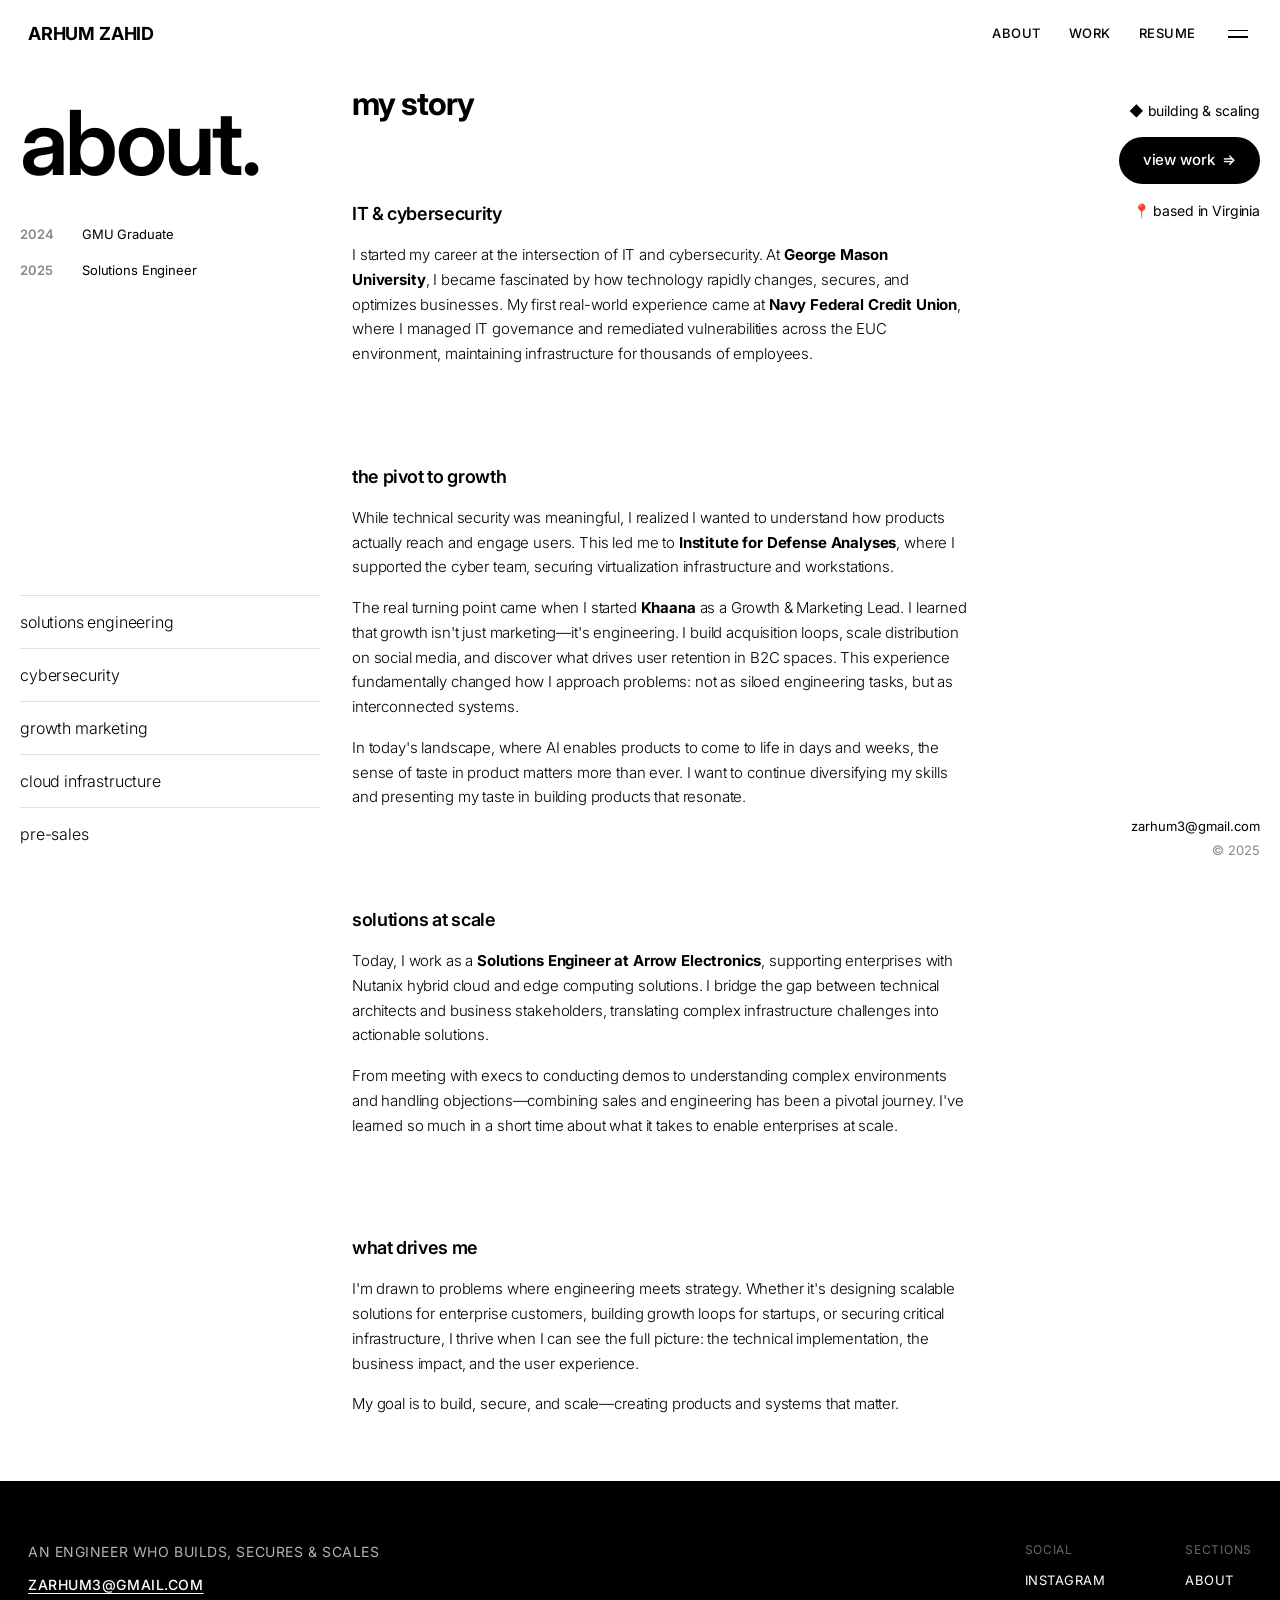
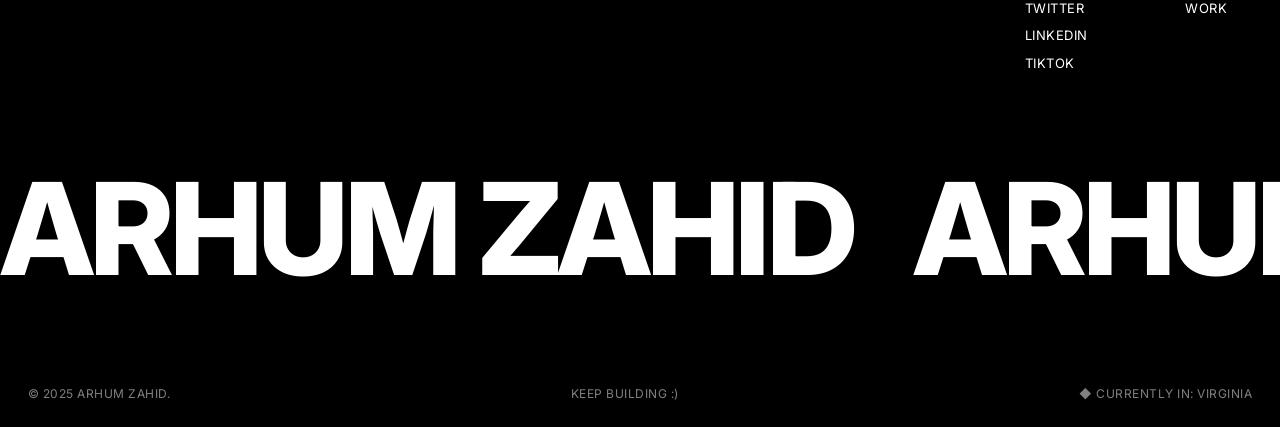
==== about.html @ 5a981a2c "refactor: move timeline from about page to work page - Removed timeline section from about.html - Ad" ====
<!DOCTYPE html>
<html lang="en">
<head>
    <meta charset="UTF-8">
    <meta name="viewport" content="width=device-width, initial-scale=1.0">
    <title>About - Arhum Zahid</title>
    <link rel="preconnect" href="https://fonts.googleapis.com">
    <link rel="preconnect" href="https://fonts.gstatic.com" crossorigin>
    <link href="https://fonts.googleapis.com/css2?family=Inter:wght@300;400;500;600;700;800;900&display=swap" rel="stylesheet">
    <link rel="stylesheet" href="styles.css">
</head>
<body>

    <!-- NAV -->
    <nav>
        <span class="nav-name"><a href="index.html">ARHUM ZAHID</a></span>
        <div class="nav-links">
            <a href="about.html" class="active">ABOUT</a>
            <a href="work.html">WORK</a>
            <a href="https://www.linkedin.com/in/arhum-zahid/" target="_blank" rel="noopener">RESUME</a>
            <button class="hamburger" aria-label="Menu">
                <span></span>
                <span></span>
            </button>
        </div>
    </nav>

    <!-- MAIN — 3 column layout -->
    <main>
        <!-- LEFT COLUMN -->
        <div class="left-col">
            <div>
                <div class="intro">
                    <h1>about.</h1>
                </div>

                <!-- Timeline markers -->
                <div class="timeline-markers">
                    <div class="timeline-item">
                        <span class="timeline-year">2024</span>
                        <span class="timeline-label">GMU Graduate</span>
                    </div>
                    <div class="timeline-item">
                        <span class="timeline-year">2025</span>
                        <span class="timeline-label">Solutions Engineer</span>
                    </div>
                </div>
            </div>

            <!-- Skills categories -->
            <div class="skills-list">
                <span>solutions engineering</span>
                <span>cybersecurity</span>
                <span>growth marketing</span>
                <span>cloud infrastructure</span>
                <span>pre-sales</span>
            </div>
        </div>

        <!-- CENTER COLUMN -->
        <div class="center-col about-content">
            <h2 class="section-title">my story</h2>

            <div class="story-section">
                <h3 class="milestone-heading">IT & cybersecurity</h3>
                <p class="story-text">
                    I started my career at the intersection of IT and cybersecurity. At <strong>George Mason University</strong>, I became fascinated by how technology rapidly changes, secures, and optimizes businesses. My first real-world experience came at <strong>Navy Federal Credit Union</strong>, where I managed IT governance and remediated vulnerabilities across the EUC environment, maintaining infrastructure for thousands of employees.
                </p>
            </div>

            <div class="story-section">
                <h3 class="milestone-heading">the pivot to growth</h3>
                <p class="story-text">
                    While technical security was meaningful, I realized I wanted to understand how products actually reach and engage users. This led me to <strong>Institute for Defense Analyses</strong>, where I supported the cyber team, securing virtualization infrastructure and workstations.
                </p>
                <p class="story-text">
                    The real turning point came when I started <strong>Khaana</strong> as a Growth & Marketing Lead. I learned that growth isn't just marketing—it's engineering. I build acquisition loops, scale distribution on social media, and discover what drives user retention in B2C spaces. This experience fundamentally changed how I approach problems: not as siloed engineering tasks, but as interconnected systems.
                </p>
                <p class="story-text">
                    In today's landscape, where AI enables products to come to life in days and weeks, the sense of taste in product matters more than ever. I want to continue diversifying my skills and presenting my taste in building products that resonate.
                </p>
            </div>

            <div class="story-section">
                <h3 class="milestone-heading">solutions at scale</h3>
                <p class="story-text">
                    Today, I work as a <strong>Solutions Engineer at Arrow Electronics</strong>, supporting enterprises with Nutanix hybrid cloud and edge computing solutions. I bridge the gap between technical architects and business stakeholders, translating complex infrastructure challenges into actionable solutions.
                </p>
                <p class="story-text">
                    From meeting with execs to conducting demos to understanding complex environments and handling objections—combining sales and engineering has been a pivotal journey. I've learned so much in a short time about what it takes to enable enterprises at scale.
                </p>
            </div>

            <div class="story-section">
                <h3 class="milestone-heading">what drives me</h3>
                <p class="story-text">
                    I'm drawn to problems where engineering meets strategy. Whether it's designing scalable solutions for enterprise customers, building growth loops for startups, or securing critical infrastructure, I thrive when I can see the full picture: the technical implementation, the business impact, and the user experience.
                </p>
                <p class="story-text">
                    My goal is to build, secure, and scale—creating products and systems that matter.
                </p>
            </div>

        </div>

        <!-- RIGHT COLUMN -->
        <div class="right-col">
            <div class="right-top">
                <span class="status-badge">&#9670; building & scaling</span>
                <a href="work.html" class="view-work">view work &nbsp;&#8658;</a>
                <span class="location">📍 based in Virginia</span>
            </div>
            <div class="right-bottom">
                <a href="mailto:zarhum3@gmail.com">zarhum3@gmail.com</a>
                <span>&copy; 2025</span>
            </div>
        </div>
    </main>

    <!-- DARK FOOTER -->
    <footer class="dark-footer">
        <div class="footer-top">
            <div class="footer-left">
                <p class="footer-tagline">AN ENGINEER WHO BUILDS, SECURES & SCALES</p>
                <a href="mailto:zarhum3@gmail.com" class="footer-email">ZARHUM3@GMAIL.COM</a>
            </div>
            <div class="footer-right">
                <div class="footer-col">
                    <span class="footer-col-title">SOCIAL</span>
                    <a href="https://www.instagram.com/atoz.mp4/" target="_blank" rel="noopener">INSTAGRAM</a>
                    <a href="https://x.com/arhum_zahid" target="_blank" rel="noopener">TWITTER</a>
                    <a href="https://www.linkedin.com/in/arhum-zahid/" target="_blank" rel="noopener">LINKEDIN</a>
                    <a href="https://www.tiktok.com/@atoz.mp4" target="_blank" rel="noopener">TIKTOK</a>
                </div>
                <div class="footer-col">
                    <span class="footer-col-title">SECTIONS</span>
                    <a href="about.html">ABOUT</a>
                    <a href="work.html">WORK</a>
                </div>
            </div>
        </div>

        <!-- Scrolling marquee -->
        <div class="marquee">
            <div class="marquee-track">
                <span>ARHUM ZAHID</span>
                <span>ARHUM ZAHID</span>
                <span>ARHUM ZAHID</span>
                <span>ARHUM ZAHID</span>
                <span>ARHUM ZAHID</span>
                <span>ARHUM ZAHID</span>
                <span>ARHUM ZAHID</span>
                <span>ARHUM ZAHID</span>
            </div>
        </div>

        <div class="footer-bottom">
            <span>&copy; 2025 ARHUM ZAHID.</span>
            <span>KEEP BUILDING :)</span>
            <span>&#9670; CURRENTLY IN: VIRGINIA</span>
        </div>
    </footer>

    <script src="script.js"></script>
</body>
</html>
---- styles.css ----
/* ===========================
   RESET & VARIABLES
   =========================== */
*, *::before, *::after { margin: 0; padding: 0; box-sizing: border-box; }

:root {
    --font: 'Inter', -apple-system, system-ui, sans-serif;
    --black: #000;
    --white: #fff;
    --gray: #888;
    --light-gray: #e0e0e0;
    --page-pad: 20px;
}

html { scroll-behavior: smooth; }

body {
    font-family: var(--font);
    background: var(--white);
    color: var(--black);
    line-height: 1.5;
    overflow-x: hidden;
    -webkit-font-smoothing: antialiased;
}

a { color: inherit; text-decoration: none; }

::selection {
    background: var(--black);
    color: var(--white);
}

/* ===========================
   NAV
   =========================== */
nav {
    position: fixed;
    top: 0; left: 0; right: 0;
    display: flex;
    justify-content: space-between;
    align-items: center;
    padding: 20px 28px;
    z-index: 100;
    background: var(--white);
}

.nav-name {
    font-size: 18px;
    font-weight: 700;
    letter-spacing: -0.01em;
}

.nav-links {
    display: flex;
    align-items: center;
    gap: 28px;
}

.nav-links a {
    font-size: 13px;
    font-weight: 500;
    letter-spacing: 0.04em;
    transition: opacity 0.2s;
}

.nav-links a:hover { opacity: 0.5; }

.hamburger {
    background: none;
    border: none;
    cursor: pointer;
    display: flex;
    flex-direction: column;
    gap: 5px;
    padding: 4px;
}

.hamburger span {
    display: block;
    width: 20px;
    height: 1.5px;
    background: var(--black);
}

/* ===========================
   MAIN LAYOUT — 3 columns
   =========================== */
main {
    min-height: 100vh;
    padding: 0 var(--page-pad);
    display: flex;
    gap: 32px;
}

/* LEFT COLUMN — sticky */
.left-col {
    width: 300px;
    min-width: 300px;
    height: 100vh;
    position: sticky;
    top: 0;
    display: flex;
    flex-direction: column;
    justify-content: space-between;
    padding: 100px 0 40px;
}

.intro h1 {
    font-size: clamp(60px, 7vw, 90px);
    font-weight: 600;
    line-height: 0.95;
    letter-spacing: -0.03em;
}

/* Socials — vertical icons below intro */
.socials {
    display: flex;
    flex-direction: column;
    gap: 14px;
    margin-top: 60px;
}

.socials a {
    color: var(--black);
    transition: opacity 0.2s;
    display: flex;
    align-items: center;
    width: fit-content;
}

.socials a:hover { opacity: 0.5; }

.socials svg {
    stroke: currentColor;
}

/* Filter section — on work page */
.filter-section {
    margin-top: 60px;
}

.filter-title {
    font-size: 13px;
    font-weight: 600;
    letter-spacing: 0.04em;
    text-transform: uppercase;
    color: var(--black);
    margin-bottom: 16px;
}

.filter-list {
    display: flex;
    flex-direction: column;
    gap: 8px;
}

.filter-btn {
    background: none;
    border: none;
    padding: 8px 0;
    text-align: left;
    font-size: 14px;
    font-weight: 300;
    color: var(--gray);
    cursor: pointer;
    transition: color 0.2s;
    font-family: var(--font);
    letter-spacing: -0.01em;
}

.filter-btn:hover {
    color: var(--black);
}

.filter-btn.active {
    color: var(--black);
    font-weight: 500;
}

/* Skills — bottom of left column */
.skills-list {
    display: flex;
    flex-direction: column;
    gap: 0;
}

.skills-list span {
    font-size: 16px;
    font-weight: 300;
    color: var(--black);
    padding: 14px 0;
    border-top: 1px solid var(--light-gray);
    letter-spacing: -0.01em;
}

/* CENTER COLUMN */
.center-col {
    flex: 1;
    display: flex;
    flex-direction: column;
    padding-top: 80px;
}

.section-title {
    font-size: 32px;
    font-weight: 700;
    letter-spacing: -0.03em;
    margin-bottom: 40px;
}

.story-section {
    margin-bottom: 48px;
}

.story-text {
    font-size: 15px;
    font-weight: 300;
    color: var(--black);
    line-height: 1.65;
    margin-bottom: 16px;
    letter-spacing: -0.01em;
}

.milestone-heading {
    font-size: 18px;
    font-weight: 600;
    letter-spacing: -0.02em;
    margin-bottom: 16px;
    margin-top: 32px;
}

.timeline {
    display: flex;
    flex-direction: column;
    gap: 24px;
}

.timeline-entry {
    display: flex;
    gap: 32px;
    padding-bottom: 24px;
    border-bottom: 1px solid var(--light-gray);
}

.timeline-entry:last-child {
    border-bottom: none;
}

.timeline-date {
    font-size: 13px;
    font-weight: 500;
    color: var(--gray);
    min-width: 140px;
    letter-spacing: -0.01em;
}

.timeline-event {
    font-size: 15px;
    font-weight: 300;
    color: var(--black);
    line-height: 1.55;
    letter-spacing: -0.01em;
}

.timeline-section {
    margin-top: 60px;
}

.timeline-markers {
    margin-top: 40px;
    display: flex;
    flex-direction: column;
    gap: 16px;
}

.timeline-item {
    display: flex;
    gap: 12px;
    align-items: flex-start;
}

.timeline-year {
    font-size: 13px;
    font-weight: 600;
    color: var(--gray);
    min-width: 50px;
}

.timeline-label {
    font-size: 13px;
    font-weight: 400;
    color: var(--black);
    letter-spacing: -0.01em;
}

.tagline {
    font-size: 14px;
    font-weight: 300;
    color: var(--gray);
    margin-bottom: 20px;
    padding-top: 10px;
}

.sections-grid {
    display: grid;
    grid-template-columns: 1fr 1fr;
    gap: 24px 48px;
}

.section-block h3 {
    font-size: 15px;
    font-weight: 700;
    margin-bottom: 8px;
    letter-spacing: -0.02em;
}

.section-block ul {
    list-style: none;
    display: flex;
    flex-direction: column;
    gap: 4px;
}

.section-block li {
    font-size: 14px;
    font-weight: 300;
    color: var(--black);
    line-height: 1.55;
    padding-left: 22px;
    position: relative;
    letter-spacing: -0.01em;
}

.section-block li::before {
    content: '\2299';
    position: absolute;
    left: 0;
    font-size: 12px;
    top: 1px;
}

.section-block li a {
    font-weight: 500;
    color: var(--black);
    border-bottom: 1px solid var(--light-gray);
    transition: border-color 0.2s;
}

.section-block li a:hover {
    border-color: var(--black);
}

/* Photo — in center column */
.photo-area {
    margin-top: 40px;
}

.photo-placeholder {
    width: 100%;
    aspect-ratio: 4 / 5;
    background: #f5f5f5;
    display: flex;
    align-items: center;
    justify-content: center;
    font-size: 14px;
    color: var(--gray);
    font-weight: 400;
}

.profile-photo {
    width: 100%;
    height: auto;
    aspect-ratio: 4 / 5;
    object-fit: cover;
    display: block;
    border-radius: 4px;
}

/* RIGHT COLUMN — sticky */
.right-col {
    width: 260px;
    min-width: 180px;
    height: 100vh;
    position: sticky;
    top: 0;
    display: flex;
    flex-direction: column;
    align-items: flex-end;
    justify-content: space-between;
    padding: 100px 0 40px;
}

.right-top {
    display: flex;
    flex-direction: column;
    align-items: flex-end;
    gap: 16px;
}

.status-badge {
    font-size: 14px;
    font-weight: 400;
    letter-spacing: -0.01em;
}

.view-work {
    display: inline-block;
    padding: 12px 24px;
    background: var(--black);
    color: var(--white);
    font-size: 15px;
    font-weight: 500;
    border-radius: 999px;
    transition: opacity 0.2s, transform 0.2s;
    letter-spacing: -0.01em;
}

.view-work:hover {
    opacity: 0.85;
    transform: scale(1.03);
}

.location {
    font-size: 14px;
    color: var(--black);
    font-weight: 400;
    letter-spacing: -0.01em;
}

.right-bottom {
    display: flex;
    flex-direction: column;
    align-items: flex-end;
    gap: 4px;
}

.right-bottom a {
    font-size: 13px;
    font-weight: 400;
    color: var(--black);
    transition: opacity 0.2s;
}

.right-bottom a:hover { opacity: 0.5; }

.right-bottom span {
    font-size: 13px;
    color: var(--gray);
}

/* ===========================
   WORK SECTION — full width below
   =========================== */
.work-section {
    padding: 100px var(--page-pad);
    border-top: 1px solid var(--light-gray);
}

.work-heading {
    font-size: clamp(40px, 5vw, 60px);
    font-weight: 800;
    letter-spacing: -0.04em;
    margin-bottom: 60px;
}

.work-grid {
    display: grid;
    grid-template-columns: repeat(2, 1fr);
    gap: 20px;
}

.work-card {
    padding: 32px;
    border: 1px solid var(--light-gray);
    transition: all 0.3s ease;
    display: flex;
    flex-direction: column;
    gap: 10px;
}

.work-card:hover {
    border-color: var(--black);
    transform: translateY(-3px);
    box-shadow: 0 12px 32px rgba(0,0,0,0.07);
}

.card-header {
    display: flex;
    align-items: center;
    justify-content: space-between;
    margin-bottom: 8px;
}

.project-logo {
    width: 40px;
    height: 40px;
    display: flex;
    align-items: center;
    justify-content: center;
    background: #f9f9f9;
    border-radius: 6px;
}

.project-logo svg {
    width: 28px;
    height: 28px;
}

.work-num {
    font-size: 12px;
    font-weight: 600;
    color: var(--gray);
}

.work-card h3 {
    font-size: 18px;
    font-weight: 700;
    letter-spacing: -0.02em;
}

.work-card p {
    font-size: 14px;
    font-weight: 300;
    color: var(--gray);
    line-height: 1.6;
}

.work-tag {
    font-size: 11px;
    font-weight: 500;
    letter-spacing: 0.05em;
    text-transform: uppercase;
    color: var(--gray);
    margin-top: auto;
    padding-top: 10px;
}

/* ===========================
   CERTIFICATIONS
   =========================== */
.certifications-section {
    margin-top: 80px;
    padding-top: 60px;
    border-top: 1px solid var(--light-gray);
}

.certifications-grid {
    display: grid;
    grid-template-columns: repeat(auto-fit, minmax(140px, 1fr));
    gap: 24px;
    margin-top: 40px;
}

.cert-badge {
    display: flex;
    flex-direction: column;
    align-items: center;
    gap: 16px;
    padding: 24px;
    border: 1px solid var(--light-gray);
    border-radius: 8px;
    text-align: center;
    transition: all 0.3s ease;
    text-decoration: none;
    color: inherit;
}

.cert-badge:hover {
    border-color: var(--black);
    transform: translateY(-4px);
    box-shadow: 0 8px 24px rgba(0,0,0,0.08);
}

.cert-icon {
    width: 80px;
    height: 80px;
    display: flex;
    align-items: center;
    justify-content: center;
    overflow: hidden;
}

.cert-icon img {
    width: 100%;
    height: 100%;
    object-fit: contain;
}

.cert-badge h4 {
    font-size: 13px;
    font-weight: 600;
    letter-spacing: -0.01em;
    line-height: 1.4;
}

.cert-code {
    font-size: 11px;
    font-weight: 500;
    letter-spacing: 0.04em;
    text-transform: uppercase;
    color: var(--gray);
    margin: 0;
}

/* ===========================
   PROJECT META — on project pages
   =========================== */
.project-meta {
    margin-top: 60px;
    display: flex;
    flex-direction: column;
    gap: 24px;
}

.meta-item {
    display: flex;
    flex-direction: column;
    gap: 4px;
}

.meta-label {
    font-size: 11px;
    font-weight: 600;
    letter-spacing: 0.04em;
    text-transform: uppercase;
    color: var(--gray);
}

.meta-value {
    font-size: 14px;
    font-weight: 400;
    color: var(--black);
    letter-spacing: -0.01em;
}

/* ===========================
   PROJECT CONTENT
   =========================== */
.project-content {
    padding-top: 60px;
}

.project-section {
    margin-bottom: 60px;
}

.subsection {
    margin-top: 32px;
    padding-left: 20px;
    border-left: 2px solid var(--light-gray);
}

.subsection-title {
    font-size: 15px;
    font-weight: 600;
    letter-spacing: -0.02em;
    margin-bottom: 12px;
}

/* Project CTAs */
.project-cta {
    display: flex;
    flex-direction: column;
    gap: 16px;
    margin-top: 60px;
    padding-top: 40px;
    border-top: 1px solid var(--light-gray);
}

.cta-primary,
.cta-secondary {
    display: inline-block;
    padding: 12px 24px;
    font-size: 14px;
    font-weight: 500;
    letter-spacing: -0.01em;
    transition: opacity 0.2s, transform 0.2s;
    width: fit-content;
}

.cta-primary {
    background: var(--black);
    color: var(--white);
    border-radius: 999px;
}

.cta-primary:hover {
    opacity: 0.85;
    transform: scale(1.03);
}

.cta-secondary {
    color: var(--black);
    border-bottom: 1px solid var(--light-gray);
}

.cta-secondary:hover {
    border-color: var(--black);
}

/* ===========================
   TYPEWRITER
   =========================== */
.cursor {
    display: inline-block;
    animation: blink 0.8s step-end infinite;
    font-weight: 300;
    color: var(--gray);
    margin-left: 1px;
}

@keyframes blink {
    50% { opacity: 0; }
}

/* ===========================
   DARK FOOTER
   =========================== */
.dark-footer {
    background: var(--black);
    color: var(--white);
    padding: 60px 28px 24px;
}

.footer-top {
    display: flex;
    justify-content: space-between;
    align-items: flex-start;
    margin-bottom: 60px;
}

.footer-left {
    display: flex;
    flex-direction: column;
    gap: 12px;
}

.footer-tagline {
    font-size: 14px;
    font-weight: 400;
    letter-spacing: 0.04em;
    color: rgba(255,255,255,0.7);
}

.footer-email {
    font-size: 14px;
    font-weight: 500;
    letter-spacing: 0.04em;
    color: var(--white);
    text-decoration: underline;
    text-underline-offset: 3px;
    transition: opacity 0.2s;
}

.footer-email:hover { opacity: 0.6; }

.footer-right {
    display: flex;
    gap: 80px;
}

.footer-col {
    display: flex;
    flex-direction: column;
    gap: 8px;
}

.footer-col-title {
    font-size: 12px;
    font-weight: 400;
    letter-spacing: 0.06em;
    color: rgba(255,255,255,0.4);
    margin-bottom: 4px;
}

.footer-col a {
    font-size: 13px;
    font-weight: 400;
    letter-spacing: 0.04em;
    color: var(--white);
    transition: opacity 0.2s;
}

.footer-col a:hover { opacity: 0.5; }

/* Marquee */
.marquee {
    overflow: hidden;
    white-space: nowrap;
    margin: 40px -28px;
}

.marquee-track {
    display: inline-flex;
    animation: scroll-left 20s linear infinite;
}

.marquee-track span {
    font-size: clamp(80px, 10vw, 140px);
    font-weight: 800;
    letter-spacing: -0.03em;
    color: var(--white);
    padding-right: 60px;
    flex-shrink: 0;
}

@keyframes scroll-left {
    0% { transform: translateX(0); }
    100% { transform: translateX(-50%); }
}

.footer-bottom {
    display: flex;
    justify-content: space-between;
    align-items: center;
    padding-top: 20px;
    font-size: 12px;
    font-weight: 400;
    letter-spacing: 0.04em;
    color: rgba(255,255,255,0.5);
}

/* ===========================
   SCROLL ANIMATIONS
   =========================== */

/* Default states — hidden until scroll triggers */
.section-block,
.work-card,
.project-section,
.story-section,
.meta-item,
.timeline-entry {
    opacity: 0;
    transform: translateY(24px);
    transition: opacity 0.7s cubic-bezier(0.4, 0, 0.2, 1),
                transform 0.7s cubic-bezier(0.4, 0, 0.2, 1);
}

/* Visible state — triggered by scroll */
.section-block.visible,
.work-card.visible,
.project-section.visible,
.story-section.visible,
.meta-item.visible,
.timeline-entry.visible {
    opacity: 1;
    transform: translateY(0);
}

/* Staggered animations for section blocks */
.section-block:nth-child(1) { transition-delay: 0s; }
.section-block:nth-child(2) { transition-delay: 0.12s; }
.section-block:nth-child(3) { transition-delay: 0.24s; }
.section-block:nth-child(4) { transition-delay: 0.36s; }

/* Staggered animations for work cards */
.work-card:nth-child(1) { transition-delay: 0s; }
.work-card:nth-child(2) { transition-delay: 0.1s; }
.work-card:nth-child(3) { transition-delay: 0.2s; }
.work-card:nth-child(4) { transition-delay: 0.3s; }

/* Staggered animations for story sections */
.story-section:nth-child(1) { transition-delay: 0s; }
.story-section:nth-child(2) { transition-delay: 0.1s; }
.story-section:nth-child(3) { transition-delay: 0.2s; }
.story-section:nth-child(4) { transition-delay: 0.3s; }
.story-section:nth-child(5) { transition-delay: 0.4s; }

/* Staggered animations for project meta items */
.meta-item:nth-child(1) { transition-delay: 0s; }
.meta-item:nth-child(2) { transition-delay: 0.08s; }
.meta-item:nth-child(3) { transition-delay: 0.16s; }
.meta-item:nth-child(4) { transition-delay: 0.24s; }

/* Staggered animations for timeline entries */
.timeline-entry:nth-child(1) { transition-delay: 0s; }
.timeline-entry:nth-child(2) { transition-delay: 0.1s; }
.timeline-entry:nth-child(3) { transition-delay: 0.2s; }
.timeline-entry:nth-child(4) { transition-delay: 0.3s; }
.timeline-entry:nth-child(5) { transition-delay: 0.4s; }

/* Heading animations */
h1, h2, h3 {
    opacity: 0;
    transform: translateY(20px);
    transition: opacity 0.6s ease, transform 0.6s ease;
}

h1.visible, h2.visible, h3.visible {
    opacity: 1;
    transform: translateY(0);
}

/* Scroll progress indicator */
.scroll-indicator {
    position: fixed;
    top: 0;
    left: 0;
    height: 2px;
    background: var(--black);
    transition: width 0.1s ease;
    z-index: 101;
}

/* ===========================
   RESPONSIVE
   =========================== */
@media (max-width: 1024px) {
    main {
        flex-direction: column;
        gap: 40px;
    }

    .left-col {
        width: 100%;
        min-width: unset;
        height: auto;
        position: static;
        padding: 100px 0 0;
    }

    .center-col {
        padding-top: 0;
    }

    .right-col {
        width: 100%;
        min-width: unset;
        height: auto;
        position: static;
        flex-direction: row;
        flex-wrap: wrap;
        align-items: center;
        justify-content: flex-start;
        gap: 16px;
        padding: 0 0 40px;
    }

    .right-top {
        flex-direction: row;
        align-items: center;
        gap: 16px;
    }

    .right-bottom {
        flex-direction: row;
        gap: 16px;
    }

    .socials {
        flex-direction: row;
        gap: 16px;
    }

    .sections-grid { grid-template-columns: 1fr; }
}

@media (max-width: 640px) {
    :root { --page-pad: 16px; }
    nav { padding: 16px var(--page-pad); }
    .nav-links a:not(:last-of-type) { display: none; }
    .intro h1 { font-size: 52px; }
    .work-grid { grid-template-columns: 1fr; }
    .work-card { padding: 24px; }
    .skills-list span { font-size: 14px; }
}
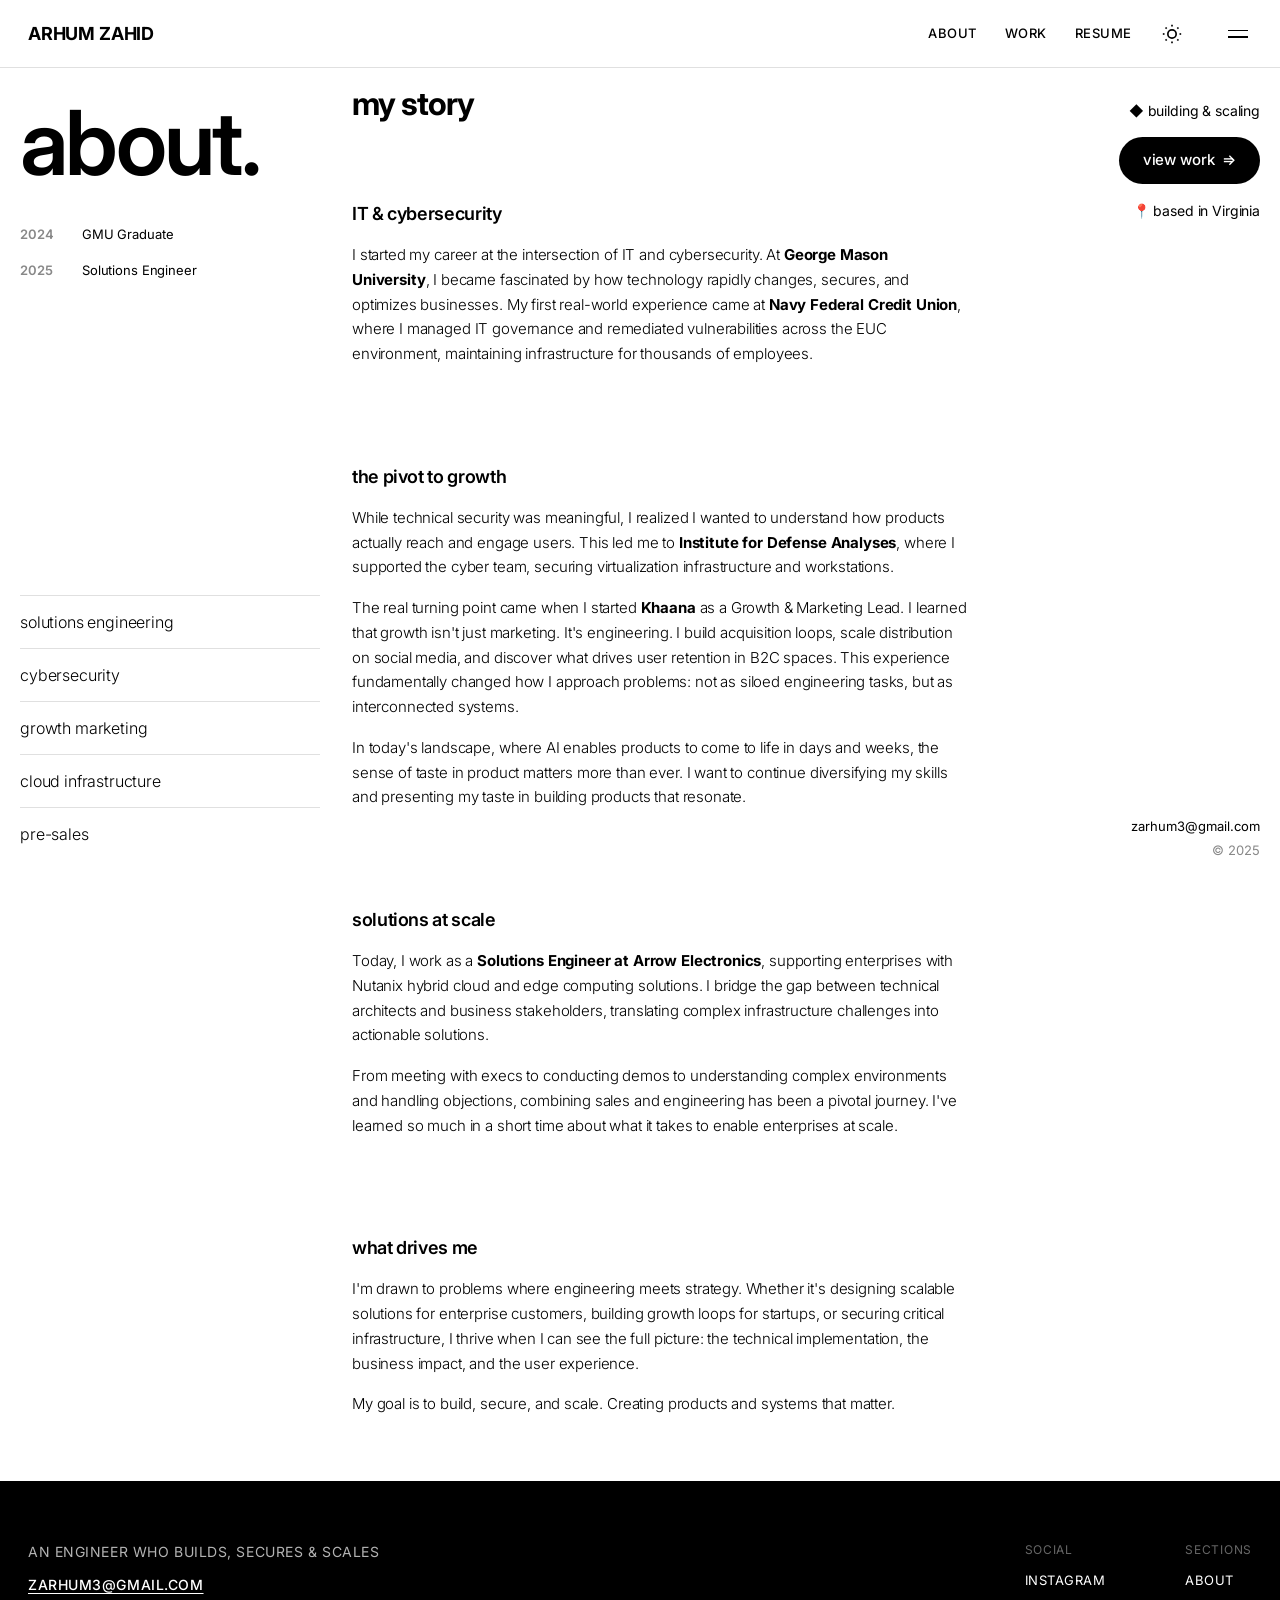
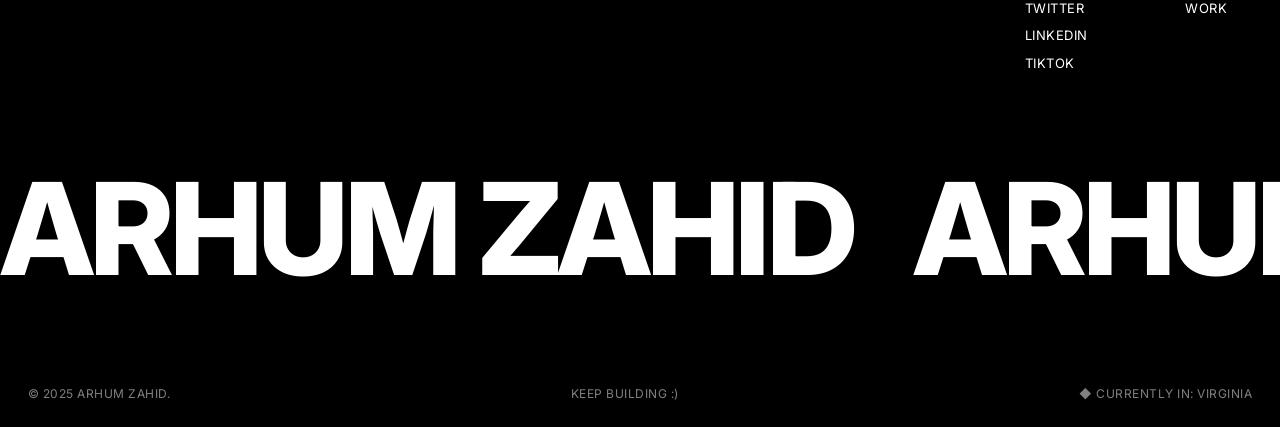
==== commit 74479468: "refactor: replace all em dashes with periods and hyphens - About page: Replaced em dashes with perio" ====
--- a/about.html
+++ b/about.html
@@ -17,7 +17,15 @@
         <div class="nav-links">
             <a href="about.html" class="active">ABOUT</a>
             <a href="work.html">WORK</a>
-            <a href="https://www.linkedin.com/in/arhum-zahid/" target="_blank" rel="noopener">RESUME</a>
+            <a href="resume.pdf" target="_blank" rel="noopener">RESUME</a>
+            <button class="theme-toggle" id="themeToggle" aria-label="Toggle dark mode">
+                <svg class="sun-icon" viewBox="0 0 24 24" fill="none" stroke="currentColor" stroke-width="2">
+                    <circle cx="12" cy="12" r="5"/><line x1="12" y1="1" x2="12" y2="3"/><line x1="12" y1="21" x2="12" y2="23"/><line x1="4.22" y1="4.22" x2="5.64" y2="5.64"/><line x1="18.36" y1="18.36" x2="19.78" y2="19.78"/><line x1="1" y1="12" x2="3" y2="12"/><line x1="21" y1="12" x2="23" y2="12"/><line x1="4.22" y1="19.78" x2="5.64" y2="18.36"/><line x1="18.36" y1="5.64" x2="19.78" y2="4.22"/>
+                </svg>
+                <svg class="moon-icon" viewBox="0 0 24 24" fill="currentColor">
+                    <path d="M21 12.79A9 9 0 1 1 11.21 3 7 7 0 0 0 21 12.79z"/>
+                </svg>
+            </button>
             <button class="hamburger" aria-label="Menu">
                 <span></span>
                 <span></span>
@@ -74,7 +82,7 @@
                     While technical security was meaningful, I realized I wanted to understand how products actually reach and engage users. This led me to <strong>Institute for Defense Analyses</strong>, where I supported the cyber team, securing virtualization infrastructure and workstations.
                 </p>
                 <p class="story-text">
-                    The real turning point came when I started <strong>Khaana</strong> as a Growth & Marketing Lead. I learned that growth isn't just marketing—it's engineering. I build acquisition loops, scale distribution on social media, and discover what drives user retention in B2C spaces. This experience fundamentally changed how I approach problems: not as siloed engineering tasks, but as interconnected systems.
+                    The real turning point came when I started <strong>Khaana</strong> as a Growth & Marketing Lead. I learned that growth isn't just marketing. It's engineering. I build acquisition loops, scale distribution on social media, and discover what drives user retention in B2C spaces. This experience fundamentally changed how I approach problems: not as siloed engineering tasks, but as interconnected systems.
                 </p>
                 <p class="story-text">
                     In today's landscape, where AI enables products to come to life in days and weeks, the sense of taste in product matters more than ever. I want to continue diversifying my skills and presenting my taste in building products that resonate.
@@ -87,7 +95,7 @@
                     Today, I work as a <strong>Solutions Engineer at Arrow Electronics</strong>, supporting enterprises with Nutanix hybrid cloud and edge computing solutions. I bridge the gap between technical architects and business stakeholders, translating complex infrastructure challenges into actionable solutions.
                 </p>
                 <p class="story-text">
-                    From meeting with execs to conducting demos to understanding complex environments and handling objections—combining sales and engineering has been a pivotal journey. I've learned so much in a short time about what it takes to enable enterprises at scale.
+                    From meeting with execs to conducting demos to understanding complex environments and handling objections, combining sales and engineering has been a pivotal journey. I've learned so much in a short time about what it takes to enable enterprises at scale.
                 </p>
             </div>
 
@@ -97,7 +105,7 @@
                     I'm drawn to problems where engineering meets strategy. Whether it's designing scalable solutions for enterprise customers, building growth loops for startups, or securing critical infrastructure, I thrive when I can see the full picture: the technical implementation, the business impact, and the user experience.
                 </p>
                 <p class="story-text">
-                    My goal is to build, secure, and scale—creating products and systems that matter.
+                    My goal is to build, secure, and scale. Creating products and systems that matter.
                 </p>
             </div>
 
@@ -161,6 +169,7 @@
         </div>
     </footer>
 
+    <script src="theme.js"></script>
     <script src="script.js"></script>
 </body>
 </html>
--- a/styles.css
+++ b/styles.css
@@ -10,17 +10,36 @@
     --gray: #888;
     --light-gray: #e0e0e0;
     --page-pad: 20px;
+
+    /* Light mode colors */
+    --bg-primary: #ffffff;
+    --bg-secondary: #f9f9f9;
+    --text-primary: #000000;
+    --text-secondary: #888888;
+    --border-color: #e0e0e0;
+    --nav-bg: #ffffff;
+}
+
+/* Dark mode */
+html.dark-mode {
+    --bg-primary: #1a1a1a;
+    --bg-secondary: #2a2a2a;
+    --text-primary: #ffffff;
+    --text-secondary: #b0b0b0;
+    --border-color: #3a3a3a;
+    --nav-bg: #1a1a1a;
 }
 
 html { scroll-behavior: smooth; }
 
 body {
     font-family: var(--font);
-    background: var(--white);
-    color: var(--black);
+    background: var(--bg-primary);
+    color: var(--text-primary);
     line-height: 1.5;
     overflow-x: hidden;
     -webkit-font-smoothing: antialiased;
+    transition: background-color 0.3s ease, color 0.3s ease;
 }
 
 a { color: inherit; text-decoration: none; }
@@ -41,7 +60,9 @@
     align-items: center;
     padding: 20px 28px;
     z-index: 100;
-    background: var(--white);
+    background: var(--nav-bg);
+    border-bottom: 1px solid var(--border-color);
+    transition: background-color 0.3s ease, border-color 0.3s ease;
 }
 
 .nav-name {
@@ -79,7 +100,51 @@
     display: block;
     width: 20px;
     height: 1.5px;
-    background: var(--black);
+    background: var(--text-primary);
+    transition: background-color 0.3s ease;
+}
+
+.theme-toggle {
+    background: none;
+    border: none;
+    cursor: pointer;
+    display: flex;
+    align-items: center;
+    justify-content: center;
+    width: 24px;
+    height: 24px;
+    padding: 4px;
+    margin-right: 12px;
+}
+
+.theme-toggle svg {
+    width: 20px;
+    height: 20px;
+    stroke: var(--text-primary);
+    color: var(--text-primary);
+    transition: opacity 0.3s ease, transform 0.3s ease;
+}
+
+.sun-icon {
+    position: absolute;
+    opacity: 1;
+    transform: rotate(0deg);
+}
+
+.moon-icon {
+    position: absolute;
+    opacity: 0;
+    transform: rotate(-180deg);
+}
+
+html.dark-mode .sun-icon {
+    opacity: 0;
+    transform: rotate(180deg);
+}
+
+html.dark-mode .moon-icon {
+    opacity: 1;
+    transform: rotate(0deg);
 }
 
 /* ===========================
@@ -121,7 +186,7 @@
 }
 
 .socials a {
-    color: var(--black);
+    color: var(--text-primary);
     transition: opacity 0.2s;
     display: flex;
     align-items: center;
@@ -144,7 +209,7 @@
     font-weight: 600;
     letter-spacing: 0.04em;
     text-transform: uppercase;
-    color: var(--black);
+    color: var(--text-primary);
     margin-bottom: 16px;
 }
 
@@ -161,7 +226,7 @@
     text-align: left;
     font-size: 14px;
     font-weight: 300;
-    color: var(--gray);
+    color: var(--text-secondary);
     cursor: pointer;
     transition: color 0.2s;
     font-family: var(--font);
@@ -169,11 +234,11 @@
 }
 
 .filter-btn:hover {
-    color: var(--black);
+    color: var(--text-primary);
 }
 
 .filter-btn.active {
-    color: var(--black);
+    color: var(--text-primary);
     font-weight: 500;
 }
 
@@ -187,7 +252,7 @@
 .skills-list span {
     font-size: 16px;
     font-weight: 300;
-    color: var(--black);
+    color: var(--text-primary);
     padding: 14px 0;
     border-top: 1px solid var(--light-gray);
     letter-spacing: -0.01em;
@@ -215,7 +280,7 @@
 .story-text {
     font-size: 15px;
     font-weight: 300;
-    color: var(--black);
+    color: var(--text-primary);
     line-height: 1.65;
     margin-bottom: 16px;
     letter-spacing: -0.01em;
@@ -249,7 +314,7 @@
 .timeline-date {
     font-size: 13px;
     font-weight: 500;
-    color: var(--gray);
+    color: var(--text-secondary);
     min-width: 140px;
     letter-spacing: -0.01em;
 }
@@ -257,7 +322,7 @@
 .timeline-event {
     font-size: 15px;
     font-weight: 300;
-    color: var(--black);
+    color: var(--text-primary);
     line-height: 1.55;
     letter-spacing: -0.01em;
 }
@@ -282,21 +347,21 @@
 .timeline-year {
     font-size: 13px;
     font-weight: 600;
-    color: var(--gray);
+    color: var(--text-secondary);
     min-width: 50px;
 }
 
 .timeline-label {
     font-size: 13px;
     font-weight: 400;
-    color: var(--black);
+    color: var(--text-primary);
     letter-spacing: -0.01em;
 }
 
 .tagline {
     font-size: 14px;
     font-weight: 300;
-    color: var(--gray);
+    color: var(--text-secondary);
     margin-bottom: 20px;
     padding-top: 10px;
 }
@@ -324,7 +389,7 @@
 .section-block li {
     font-size: 14px;
     font-weight: 300;
-    color: var(--black);
+    color: var(--text-primary);
     line-height: 1.55;
     padding-left: 22px;
     position: relative;
@@ -341,13 +406,13 @@
 
 .section-block li a {
     font-weight: 500;
-    color: var(--black);
+    color: var(--text-primary);
     border-bottom: 1px solid var(--light-gray);
     transition: border-color 0.2s;
 }
 
 .section-block li a:hover {
-    border-color: var(--black);
+    border-color: var(--text-primary);
 }
 
 /* Photo — in center column */
@@ -363,7 +428,7 @@
     align-items: center;
     justify-content: center;
     font-size: 14px;
-    color: var(--gray);
+    color: var(--text-secondary);
     font-weight: 400;
 }
 
@@ -422,7 +487,7 @@
 
 .location {
     font-size: 14px;
-    color: var(--black);
+    color: var(--text-primary);
     font-weight: 400;
     letter-spacing: -0.01em;
 }
@@ -437,7 +502,7 @@
 .right-bottom a {
     font-size: 13px;
     font-weight: 400;
-    color: var(--black);
+    color: var(--text-primary);
     transition: opacity 0.2s;
 }
 
@@ -445,7 +510,7 @@
 
 .right-bottom span {
     font-size: 13px;
-    color: var(--gray);
+    color: var(--text-secondary);
 }
 
 /* ===========================
@@ -471,17 +536,18 @@
 
 .work-card {
     padding: 32px;
-    border: 1px solid var(--light-gray);
+    border: 1px solid var(--border-color);
     transition: all 0.3s ease;
     display: flex;
     flex-direction: column;
     gap: 10px;
+    background: var(--bg-primary);
 }
 
 .work-card:hover {
-    border-color: var(--black);
+    border-color: var(--text-primary);
     transform: translateY(-3px);
-    box-shadow: 0 12px 32px rgba(0,0,0,0.07);
+    box-shadow: 0 12px 32px rgba(0,0,0,0.1);
 }
 
 .card-header {
@@ -497,7 +563,7 @@
     display: flex;
     align-items: center;
     justify-content: center;
-    background: #f9f9f9;
+    background: var(--bg-secondary);
     border-radius: 6px;
 }
 
@@ -509,7 +575,7 @@
 .work-num {
     font-size: 12px;
     font-weight: 600;
-    color: var(--gray);
+    color: var(--text-secondary);
 }
 
 .work-card h3 {
@@ -521,7 +587,7 @@
 .work-card p {
     font-size: 14px;
     font-weight: 300;
-    color: var(--gray);
+    color: var(--text-secondary);
     line-height: 1.6;
 }
 
@@ -530,7 +596,7 @@
     font-weight: 500;
     letter-spacing: 0.05em;
     text-transform: uppercase;
-    color: var(--gray);
+    color: var(--text-secondary);
     margin-top: auto;
     padding-top: 10px;
 }
@@ -557,18 +623,19 @@
     align-items: center;
     gap: 16px;
     padding: 24px;
-    border: 1px solid var(--light-gray);
+    border: 1px solid var(--border-color);
     border-radius: 8px;
     text-align: center;
     transition: all 0.3s ease;
     text-decoration: none;
     color: inherit;
+    background: var(--bg-primary);
 }
 
 .cert-badge:hover {
-    border-color: var(--black);
+    border-color: var(--text-primary);
     transform: translateY(-4px);
-    box-shadow: 0 8px 24px rgba(0,0,0,0.08);
+    box-shadow: 0 8px 24px rgba(0,0,0,0.15);
 }
 
 .cert-icon {
@@ -598,7 +665,7 @@
     font-weight: 500;
     letter-spacing: 0.04em;
     text-transform: uppercase;
-    color: var(--gray);
+    color: var(--text-secondary);
     margin: 0;
 }
 
@@ -623,13 +690,13 @@
     font-weight: 600;
     letter-spacing: 0.04em;
     text-transform: uppercase;
-    color: var(--gray);
+    color: var(--text-secondary);
 }
 
 .meta-value {
     font-size: 14px;
     font-weight: 400;
-    color: var(--black);
+    color: var(--text-primary);
     letter-spacing: -0.01em;
 }
 
@@ -690,12 +757,12 @@
 }
 
 .cta-secondary {
-    color: var(--black);
+    color: var(--text-primary);
     border-bottom: 1px solid var(--light-gray);
 }
 
 .cta-secondary:hover {
-    border-color: var(--black);
+    border-color: var(--text-primary);
 }
 
 /* ===========================
@@ -705,7 +772,7 @@
     display: inline-block;
     animation: blink 0.8s step-end infinite;
     font-weight: 300;
-    color: var(--gray);
+    color: var(--text-secondary);
     margin-left: 1px;
 }
 
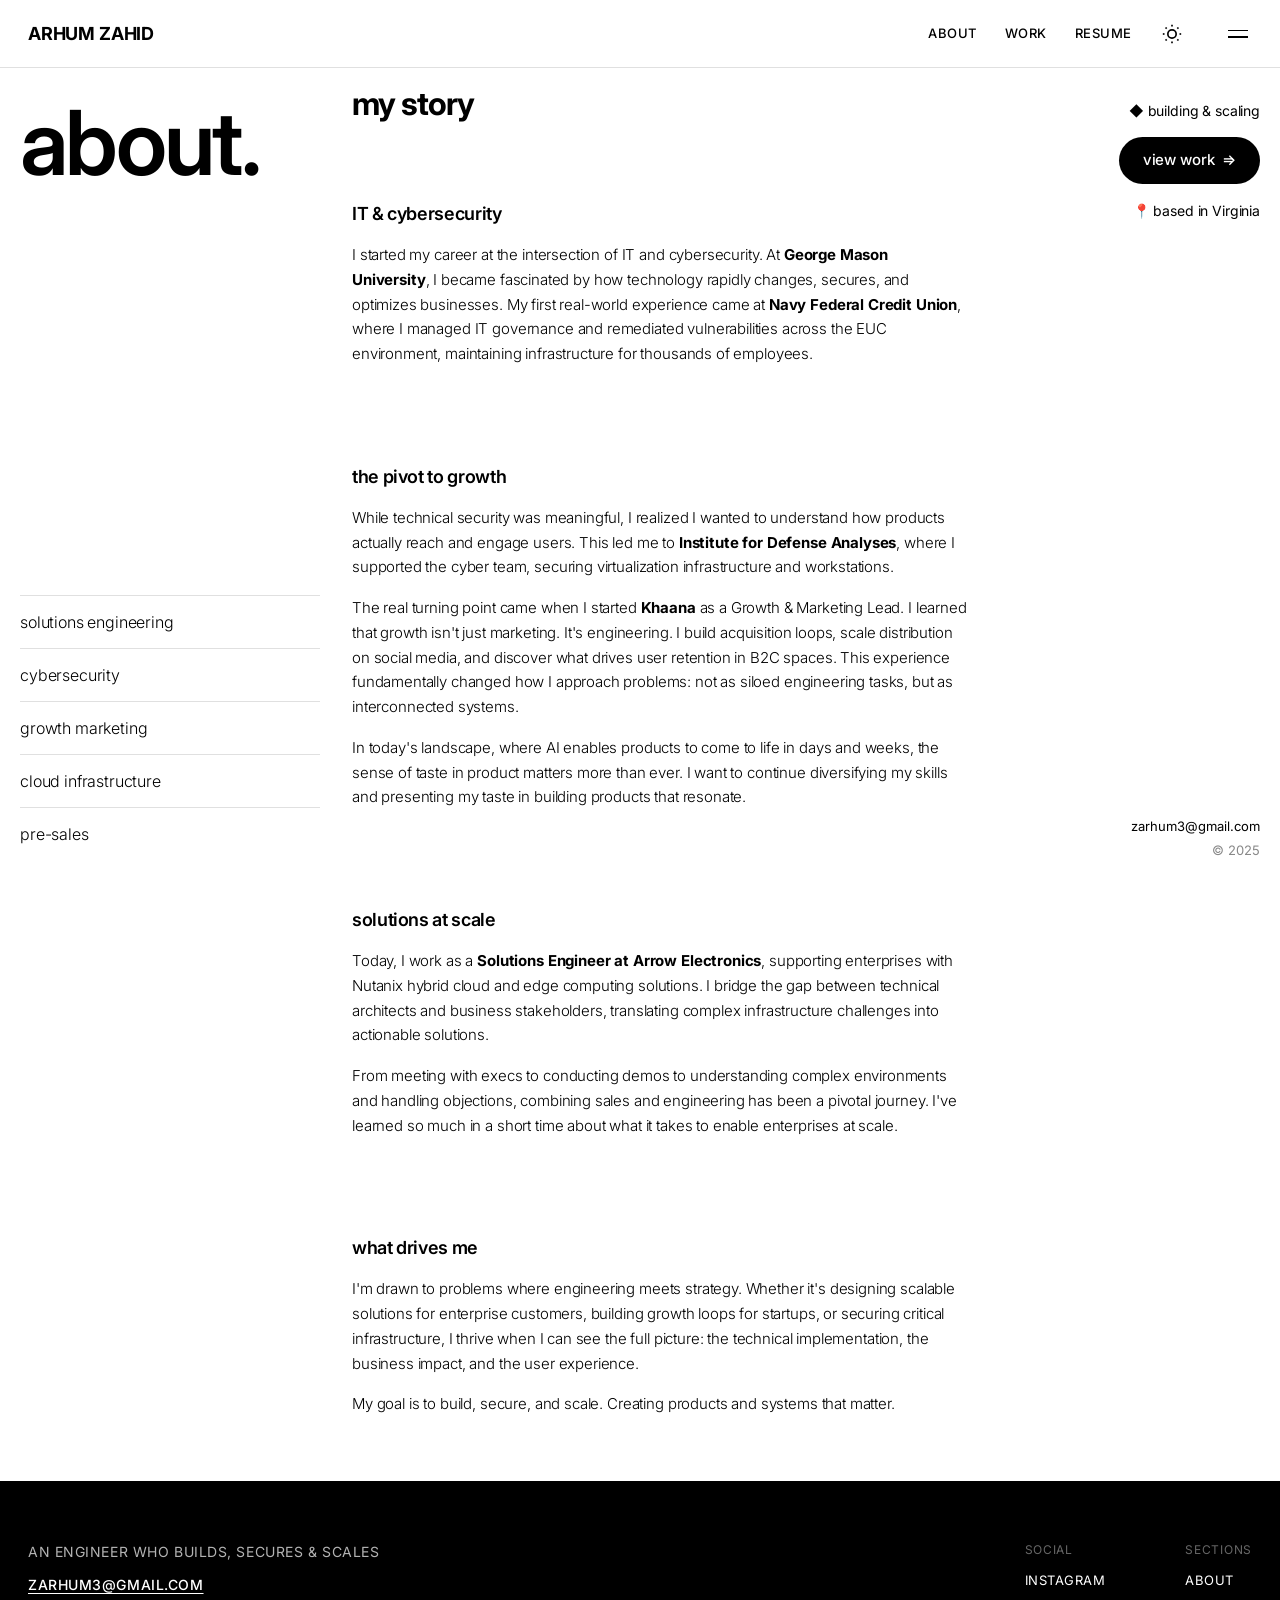
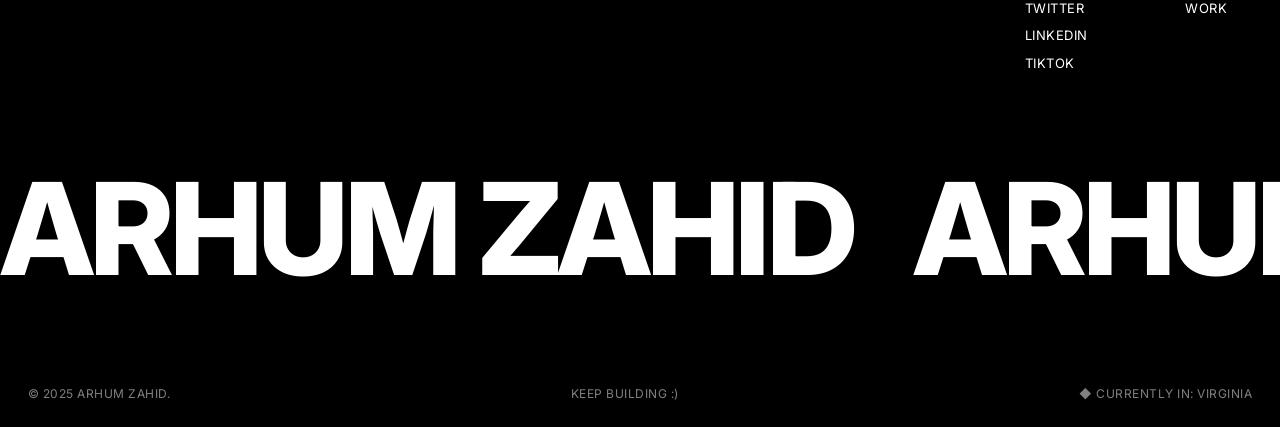
==== commit 1ebbad2d: "refactor: remove timeline markers from about page - Removed placeholder timeline markers (2024 GMU G" ====
--- a/about.html
+++ b/about.html
@@ -40,18 +40,6 @@
             <div>
                 <div class="intro">
                     <h1>about.</h1>
-                </div>
-
-                <!-- Timeline markers -->
-                <div class="timeline-markers">
-                    <div class="timeline-item">
-                        <span class="timeline-year">2024</span>
-                        <span class="timeline-label">GMU Graduate</span>
-                    </div>
-                    <div class="timeline-item">
-                        <span class="timeline-year">2025</span>
-                        <span class="timeline-label">Solutions Engineer</span>
-                    </div>
                 </div>
             </div>
 
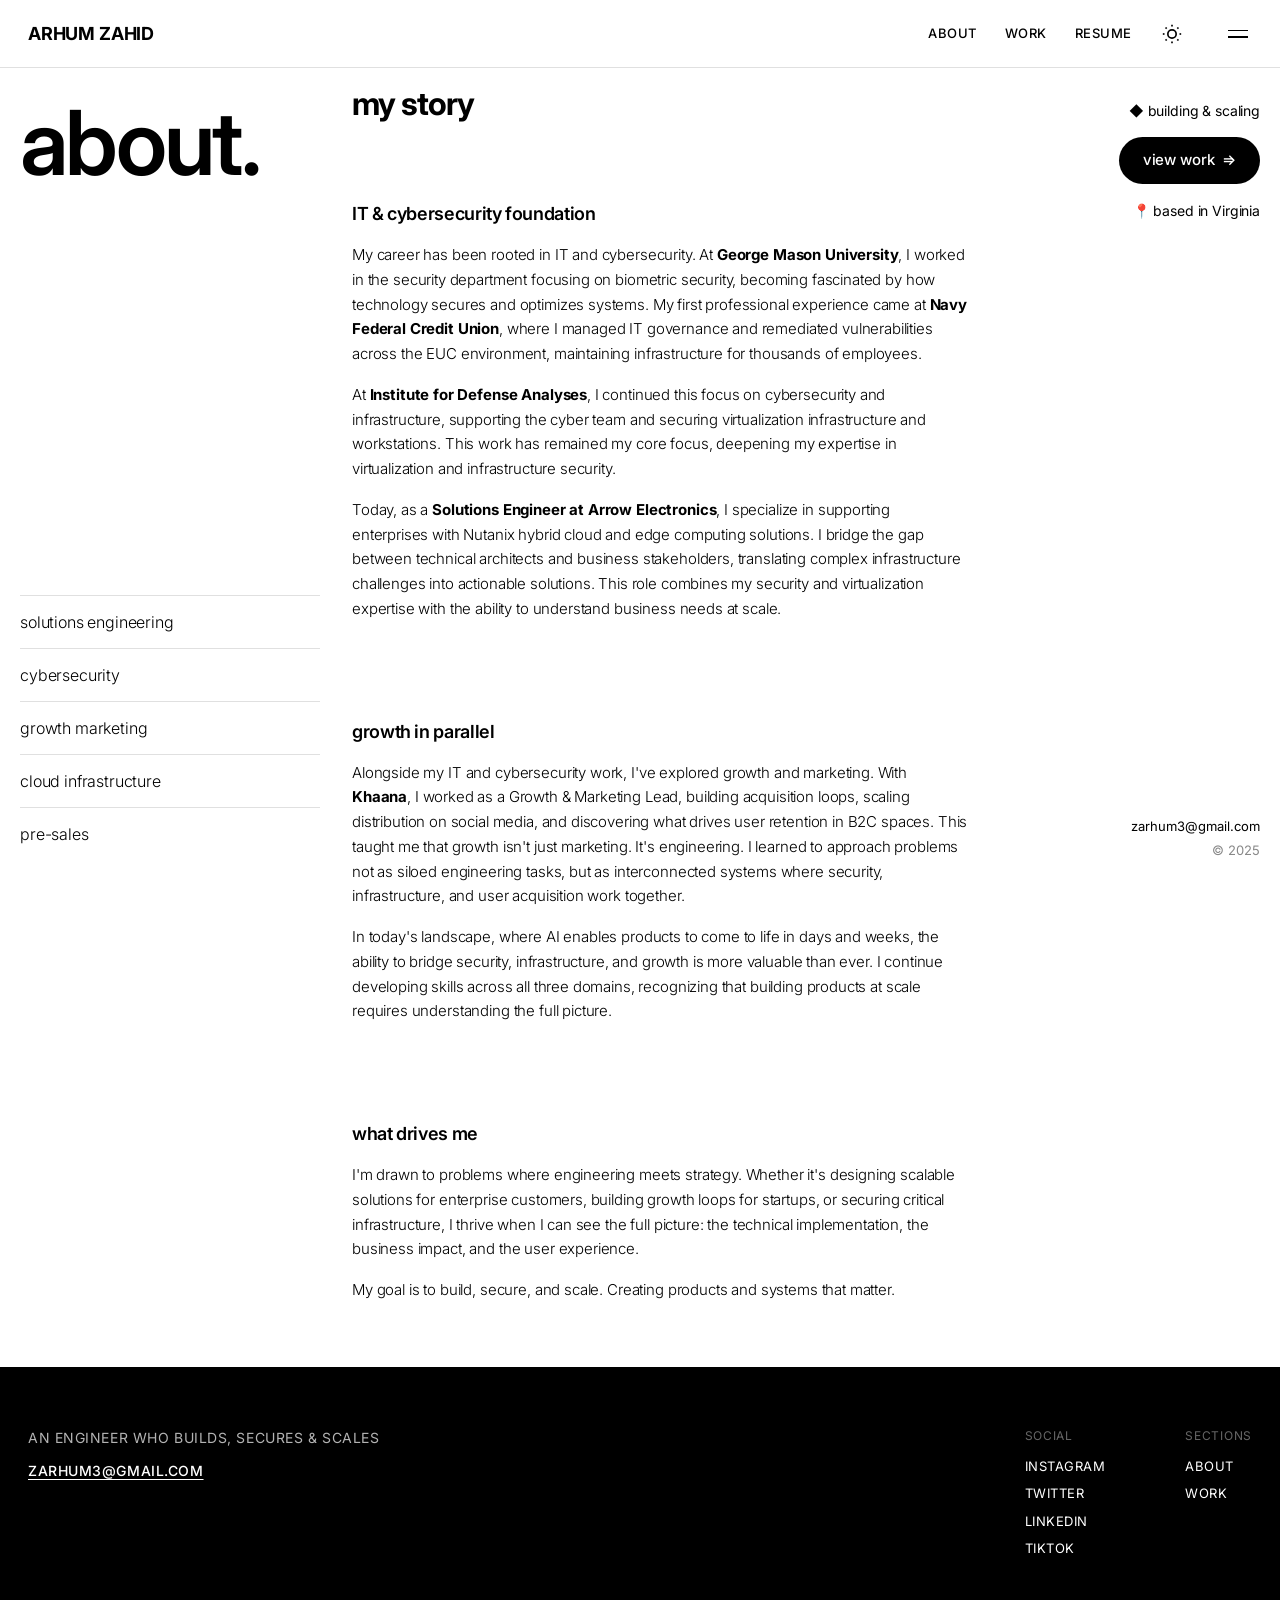
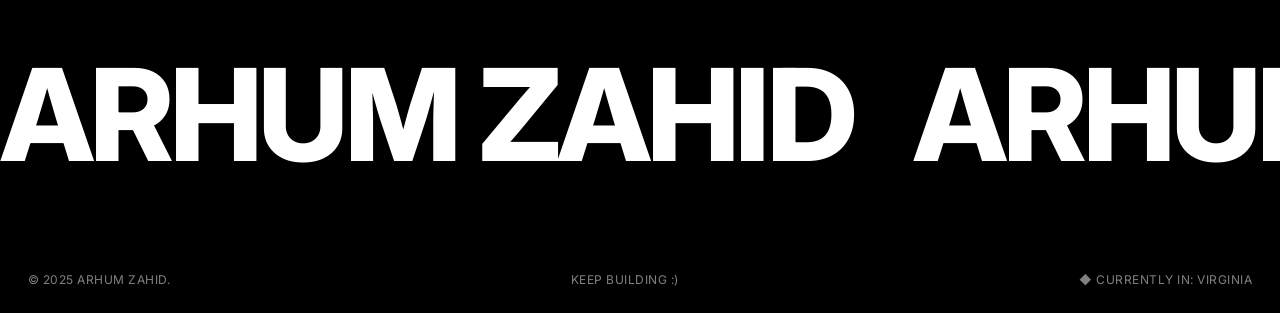
==== commit f3f11dd4: "refactor: restructure about page to show IT/cyber as primary with growth in parallel - Reordered nar" ====
--- a/about.html
+++ b/about.html
@@ -58,32 +58,25 @@
             <h2 class="section-title">my story</h2>
 
             <div class="story-section">
-                <h3 class="milestone-heading">IT & cybersecurity</h3>
+                <h3 class="milestone-heading">IT & cybersecurity foundation</h3>
                 <p class="story-text">
-                    I started my career at the intersection of IT and cybersecurity. At <strong>George Mason University</strong>, I became fascinated by how technology rapidly changes, secures, and optimizes businesses. My first real-world experience came at <strong>Navy Federal Credit Union</strong>, where I managed IT governance and remediated vulnerabilities across the EUC environment, maintaining infrastructure for thousands of employees.
+                    My career has been rooted in IT and cybersecurity. At <strong>George Mason University</strong>, I worked in the security department focusing on biometric security, becoming fascinated by how technology secures and optimizes systems. My first professional experience came at <strong>Navy Federal Credit Union</strong>, where I managed IT governance and remediated vulnerabilities across the EUC environment, maintaining infrastructure for thousands of employees.
+                </p>
+                <p class="story-text">
+                    At <strong>Institute for Defense Analyses</strong>, I continued this focus on cybersecurity and infrastructure, supporting the cyber team and securing virtualization infrastructure and workstations. This work has remained my core focus, deepening my expertise in virtualization and infrastructure security.
+                </p>
+                <p class="story-text">
+                    Today, as a <strong>Solutions Engineer at Arrow Electronics</strong>, I specialize in supporting enterprises with Nutanix hybrid cloud and edge computing solutions. I bridge the gap between technical architects and business stakeholders, translating complex infrastructure challenges into actionable solutions. This role combines my security and virtualization expertise with the ability to understand business needs at scale.
                 </p>
             </div>
 
             <div class="story-section">
-                <h3 class="milestone-heading">the pivot to growth</h3>
+                <h3 class="milestone-heading">growth in parallel</h3>
                 <p class="story-text">
-                    While technical security was meaningful, I realized I wanted to understand how products actually reach and engage users. This led me to <strong>Institute for Defense Analyses</strong>, where I supported the cyber team, securing virtualization infrastructure and workstations.
+                    Alongside my IT and cybersecurity work, I've explored growth and marketing. With <strong>Khaana</strong>, I worked as a Growth & Marketing Lead, building acquisition loops, scaling distribution on social media, and discovering what drives user retention in B2C spaces. This taught me that growth isn't just marketing. It's engineering. I learned to approach problems not as siloed engineering tasks, but as interconnected systems where security, infrastructure, and user acquisition work together.
                 </p>
                 <p class="story-text">
-                    The real turning point came when I started <strong>Khaana</strong> as a Growth & Marketing Lead. I learned that growth isn't just marketing. It's engineering. I build acquisition loops, scale distribution on social media, and discover what drives user retention in B2C spaces. This experience fundamentally changed how I approach problems: not as siloed engineering tasks, but as interconnected systems.
-                </p>
-                <p class="story-text">
-                    In today's landscape, where AI enables products to come to life in days and weeks, the sense of taste in product matters more than ever. I want to continue diversifying my skills and presenting my taste in building products that resonate.
-                </p>
-            </div>
-
-            <div class="story-section">
-                <h3 class="milestone-heading">solutions at scale</h3>
-                <p class="story-text">
-                    Today, I work as a <strong>Solutions Engineer at Arrow Electronics</strong>, supporting enterprises with Nutanix hybrid cloud and edge computing solutions. I bridge the gap between technical architects and business stakeholders, translating complex infrastructure challenges into actionable solutions.
-                </p>
-                <p class="story-text">
-                    From meeting with execs to conducting demos to understanding complex environments and handling objections, combining sales and engineering has been a pivotal journey. I've learned so much in a short time about what it takes to enable enterprises at scale.
+                    In today's landscape, where AI enables products to come to life in days and weeks, the ability to bridge security, infrastructure, and growth is more valuable than ever. I continue developing skills across all three domains, recognizing that building products at scale requires understanding the full picture.
                 </p>
             </div>
 
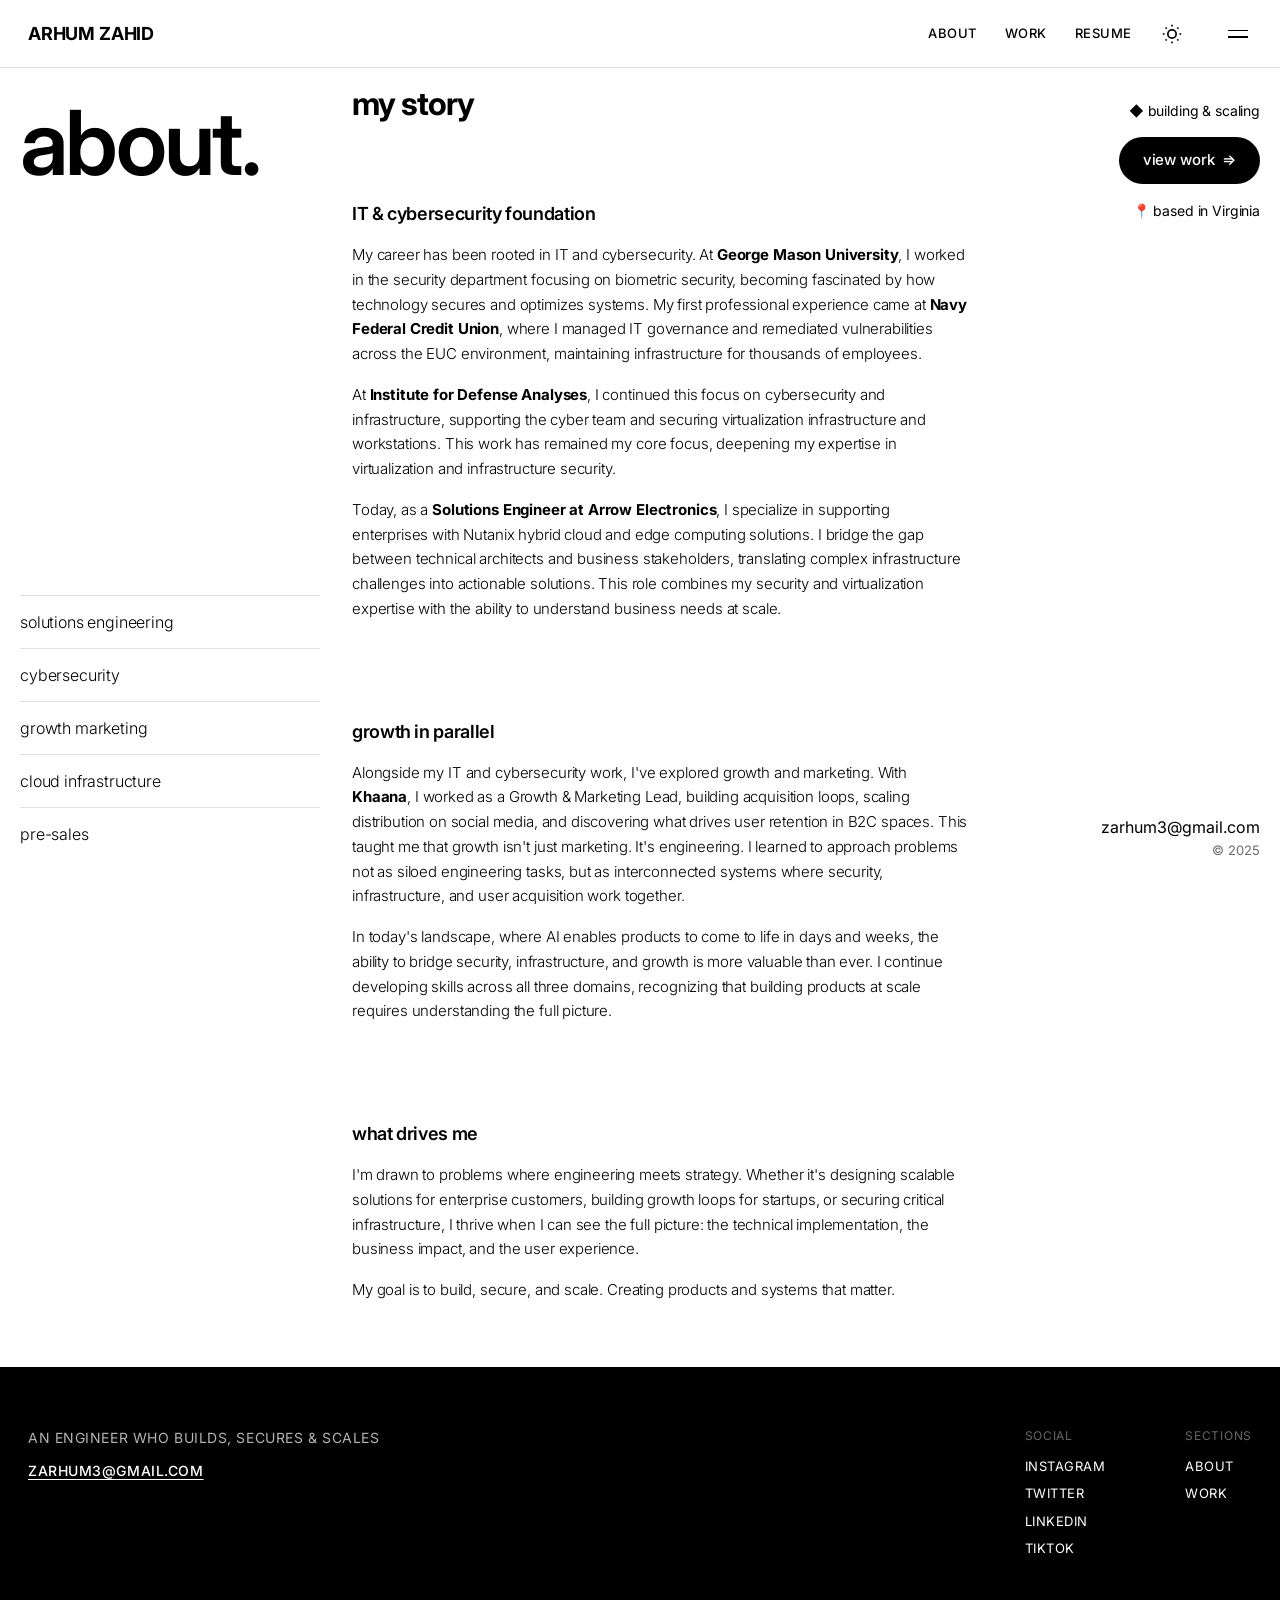
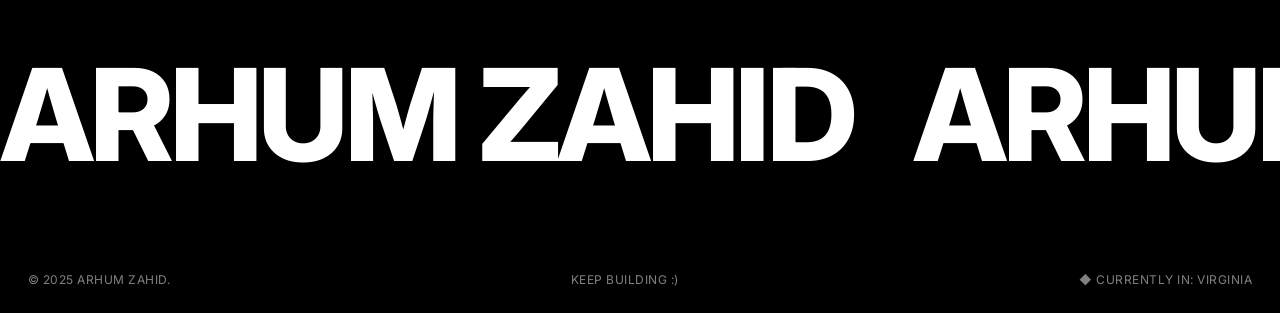
==== commit 5e872ca4: "feat: add interactivity, accessibility, and personalization enhancements Interactivity: - Timeline h" ====
--- a/about.html
+++ b/about.html
@@ -4,12 +4,24 @@
     <meta charset="UTF-8">
     <meta name="viewport" content="width=device-width, initial-scale=1.0">
     <title>About - Arhum Zahid</title>
+    <meta name="description" content="Solutions engineer. Building, securing & scaling infrastructure. IT, cybersecurity, growth.">
+    <meta property="og:title" content="Arhum Zahid">
+    <meta property="og:description" content="Solutions engineer. Building, securing & scaling infrastructure. IT, cybersecurity, growth.">
+    <meta property="og:image" content="logo.png">
+    <meta property="og:type" content="website">
+    <meta name="twitter:card" content="summary_large_image">
+    <meta name="twitter:title" content="Arhum Zahid">
+    <meta name="twitter:description" content="Solutions engineer. Building, securing & scaling infrastructure. IT, cybersecurity, growth.">
+    <meta name="twitter:image" content="logo.png">
+    <link rel="icon" type="image/png" href="logo.png">
     <link rel="preconnect" href="https://fonts.googleapis.com">
     <link rel="preconnect" href="https://fonts.gstatic.com" crossorigin>
     <link href="https://fonts.googleapis.com/css2?family=Inter:wght@300;400;500;600;700;800;900&display=swap" rel="stylesheet">
     <link rel="stylesheet" href="styles.css">
 </head>
 <body>
+
+    <a href="#main" class="skip-link">skip to content</a>
 
     <!-- NAV -->
     <nav>
@@ -34,7 +46,7 @@
     </nav>
 
     <!-- MAIN — 3 column layout -->
-    <main>
+    <main id="main">
         <!-- LEFT COLUMN -->
         <div class="left-col">
             <div>
@@ -97,10 +109,10 @@
             <div class="right-top">
                 <span class="status-badge">&#9670; building & scaling</span>
                 <a href="work.html" class="view-work">view work &nbsp;&#8658;</a>
-                <span class="location">📍 based in Virginia</span>
+                <span class="location"><span aria-hidden="true">📍</span> based in Virginia</span>
             </div>
             <div class="right-bottom">
-                <a href="mailto:zarhum3@gmail.com">zarhum3@gmail.com</a>
+                <button class="copy-email" data-email="zarhum3@gmail.com" aria-label="Copy email address">zarhum3@gmail.com<span class="copy-feedback" aria-hidden="true">copied!</span></button>
                 <span>&copy; 2025</span>
             </div>
         </div>
@@ -152,5 +164,6 @@
 
     <script src="theme.js"></script>
     <script src="script.js"></script>
+    <script src="enhancements.js"></script>
 </body>
 </html>
--- a/styles.css
+++ b/styles.css
@@ -15,7 +15,7 @@
     --bg-primary: #ffffff;
     --bg-secondary: #f9f9f9;
     --text-primary: #000000;
-    --text-secondary: #888888;
+    --text-secondary: #6b6b6b;
     --border-color: #e0e0e0;
     --nav-bg: #ffffff;
 }
@@ -170,11 +170,16 @@
     padding: 100px 0 40px;
 }
 
+.intro {
+    margin-bottom: 80px;
+}
+
 .intro h1 {
     font-size: clamp(60px, 7vw, 90px);
     font-weight: 600;
     line-height: 0.95;
     letter-spacing: -0.03em;
+    word-break: break-word;
 }
 
 /* Socials — vertical icons below intro */
@@ -325,6 +330,21 @@
     color: var(--text-primary);
     line-height: 1.55;
     letter-spacing: -0.01em;
+}
+
+/* Clickable timeline entries */
+a.timeline-entry {
+    cursor: pointer;
+    transition: opacity 0.2s ease, color 0.2s ease;
+}
+
+a.timeline-entry:hover {
+    opacity: 0.7;
+}
+
+a.timeline-entry:hover .timeline-event {
+    text-decoration: underline;
+    font-weight: 400;
 }
 
 .timeline-section {
@@ -1032,3 +1052,334 @@
     .work-card { padding: 24px; }
     .skills-list span { font-size: 14px; }
 }
+
+/* ===========================
+   ACCESSIBILITY
+   =========================== */
+
+/* Skip to content link */
+.skip-link {
+    position: absolute;
+    top: -48px;
+    left: 16px;
+    z-index: 200;
+    background: var(--text-primary);
+    color: var(--bg-primary);
+    padding: 10px 18px;
+    font-size: 14px;
+    font-weight: 600;
+    border-radius: 4px;
+    transition: top 0.2s ease;
+}
+
+.skip-link:focus {
+    top: 12px;
+}
+
+/* Visible keyboard focus */
+a:focus-visible,
+button:focus-visible {
+    outline: 2px solid var(--text-primary);
+    outline-offset: 3px;
+    border-radius: 2px;
+}
+
+/* Reduced motion support */
+@media (prefers-reduced-motion: reduce) {
+    *, *::before, *::after {
+        animation-duration: 0.01ms !important;
+        animation-iteration-count: 1 !important;
+        transition-duration: 0.01ms !important;
+        scroll-behavior: auto !important;
+    }
+    .marquee-track { animation: none !important; }
+}
+
+/* ===========================
+   SCROLL PROGRESS BAR
+   =========================== */
+.scroll-progress {
+    position: fixed;
+    top: 0;
+    left: 0;
+    height: 3px;
+    width: 0%;
+    background: var(--text-primary);
+    z-index: 150;
+    transition: width 0.1s linear;
+}
+
+/* ===========================
+   TIMELINE HOVER TEASERS
+   =========================== */
+a.timeline-entry {
+    position: relative;
+}
+
+a.timeline-entry::after {
+    content: attr(data-teaser);
+    position: absolute;
+    left: 172px;
+    bottom: -6px;
+    font-size: 13px;
+    color: var(--text-secondary);
+    opacity: 0;
+    transform: translateY(-4px);
+    transition: opacity 0.25s ease, transform 0.25s ease;
+    pointer-events: none;
+}
+
+a.timeline-entry:hover::after {
+    opacity: 1;
+    transform: translateY(0);
+}
+
+a.timeline-entry .timeline-event::after {
+    content: ' \2192';
+    opacity: 0;
+    transition: opacity 0.2s ease;
+}
+
+a.timeline-entry:hover .timeline-event::after {
+    opacity: 1;
+}
+
+/* ===========================
+   COPY EMAIL BUTTON
+   =========================== */
+.copy-email {
+    background: none;
+    border: none;
+    font-family: inherit;
+    font-size: inherit;
+    font-weight: inherit;
+    color: inherit;
+    cursor: pointer;
+    padding: 0;
+    position: relative;
+    letter-spacing: inherit;
+}
+
+.copy-email:hover {
+    opacity: 0.7;
+}
+
+.copy-email .copy-feedback {
+    position: absolute;
+    top: -28px;
+    left: 50%;
+    transform: translateX(-50%) translateY(4px);
+    background: var(--text-primary);
+    color: var(--bg-primary);
+    font-size: 12px;
+    font-weight: 600;
+    padding: 4px 10px;
+    border-radius: 4px;
+    opacity: 0;
+    pointer-events: none;
+    transition: opacity 0.2s ease, transform 0.2s ease;
+    white-space: nowrap;
+}
+
+.copy-email.copied .copy-feedback {
+    opacity: 1;
+    transform: translateX(-50%) translateY(0);
+}
+
+/* ===========================
+   WORK CARD & CERT TILT
+   =========================== */
+.work-card,
+.cert-badge {
+    transform-style: preserve-3d;
+    will-change: transform;
+}
+
+/* ===========================
+   PAGE TRANSITION FADE
+   =========================== */
+body {
+    animation: pageFadeIn 0.35s ease;
+}
+
+body.page-exit {
+    opacity: 0;
+    transition: opacity 0.25s ease;
+}
+
+@keyframes pageFadeIn {
+    from { opacity: 0; }
+    to { opacity: 1; }
+}
+
+/* ===========================
+   CURRENTLY WIDGET (home)
+   =========================== */
+.currently {
+    margin-top: 48px;
+    padding: 20px 24px;
+    border: 1px solid var(--border-color);
+    border-radius: 8px;
+    background: var(--bg-secondary);
+}
+
+.currently-title {
+    font-size: 12px;
+    font-weight: 700;
+    letter-spacing: 0.08em;
+    text-transform: uppercase;
+    color: var(--text-secondary);
+    display: flex;
+    align-items: center;
+    gap: 8px;
+    margin-bottom: 12px;
+}
+
+.currently-title .pulse-dot {
+    width: 8px;
+    height: 8px;
+    border-radius: 50%;
+    background: #22c55e;
+    animation: pulseDot 2s ease infinite;
+}
+
+@keyframes pulseDot {
+    0%, 100% { box-shadow: 0 0 0 0 rgba(34, 197, 94, 0.5); }
+    50% { box-shadow: 0 0 0 6px rgba(34, 197, 94, 0); }
+}
+
+.currently-list {
+    list-style: none;
+    display: flex;
+    flex-direction: column;
+    gap: 8px;
+}
+
+.currently-list li {
+    font-size: 14px;
+    font-weight: 300;
+    color: var(--text-primary);
+    letter-spacing: -0.01em;
+}
+
+.currently-list li strong {
+    font-weight: 600;
+}
+
+/* ===========================
+   FEATURED PROJECT SPOTLIGHT (home)
+   =========================== */
+.spotlight {
+    display: block;
+    margin-top: 24px;
+    padding: 24px;
+    border: 1px solid var(--border-color);
+    border-radius: 8px;
+    transition: border-color 0.25s ease, transform 0.25s ease, box-shadow 0.25s ease;
+}
+
+.spotlight:hover {
+    border-color: var(--text-primary);
+    transform: translateY(-3px);
+    box-shadow: 0 12px 32px rgba(0, 0, 0, 0.08);
+}
+
+.spotlight-label {
+    font-size: 12px;
+    font-weight: 700;
+    letter-spacing: 0.08em;
+    text-transform: uppercase;
+    color: var(--text-secondary);
+    margin-bottom: 8px;
+}
+
+.spotlight h3 {
+    font-size: 22px;
+    font-weight: 700;
+    letter-spacing: -0.02em;
+    margin-bottom: 8px;
+}
+
+.spotlight p {
+    font-size: 14px;
+    font-weight: 300;
+    color: var(--text-secondary);
+    line-height: 1.55;
+    margin-bottom: 12px;
+}
+
+.spotlight .spotlight-cta {
+    font-size: 13px;
+    font-weight: 600;
+}
+
+/* ===========================
+   TECH STACK CHIPS (case studies)
+   =========================== */
+.stack-chips {
+    display: flex;
+    flex-wrap: wrap;
+    gap: 8px;
+    margin: 24px 0 8px;
+}
+
+.stack-chips span {
+    font-size: 12px;
+    font-weight: 500;
+    letter-spacing: 0.02em;
+    padding: 6px 14px;
+    border: 1px solid var(--border-color);
+    border-radius: 999px;
+    color: var(--text-primary);
+    background: var(--bg-secondary);
+}
+
+/* ===========================
+   VISUALS PLACEHOLDER (case studies)
+   =========================== */
+.project-visual {
+    margin: 32px 0;
+    border: 1px dashed var(--border-color);
+    border-radius: 8px;
+    padding: 48px 24px;
+    text-align: center;
+    color: var(--text-secondary);
+    font-size: 14px;
+    background: var(--bg-secondary);
+}
+
+/* ===========================
+   404 PAGE
+   =========================== */
+.notfound {
+    min-height: 70vh;
+    display: flex;
+    flex-direction: column;
+    align-items: center;
+    justify-content: center;
+    text-align: center;
+    padding: var(--page-pad);
+}
+
+.notfound h1 {
+    font-size: clamp(80px, 14vw, 160px);
+    font-weight: 800;
+    letter-spacing: -0.04em;
+    line-height: 1;
+    opacity: 1 !important;
+    transform: none !important;
+}
+
+.notfound p {
+    font-size: 18px;
+    font-weight: 300;
+    color: var(--text-secondary);
+    margin: 16px 0 32px;
+}
+
+.notfound a {
+    font-size: 15px;
+    font-weight: 600;
+    border-bottom: 2px solid var(--text-primary);
+    padding-bottom: 2px;
+}
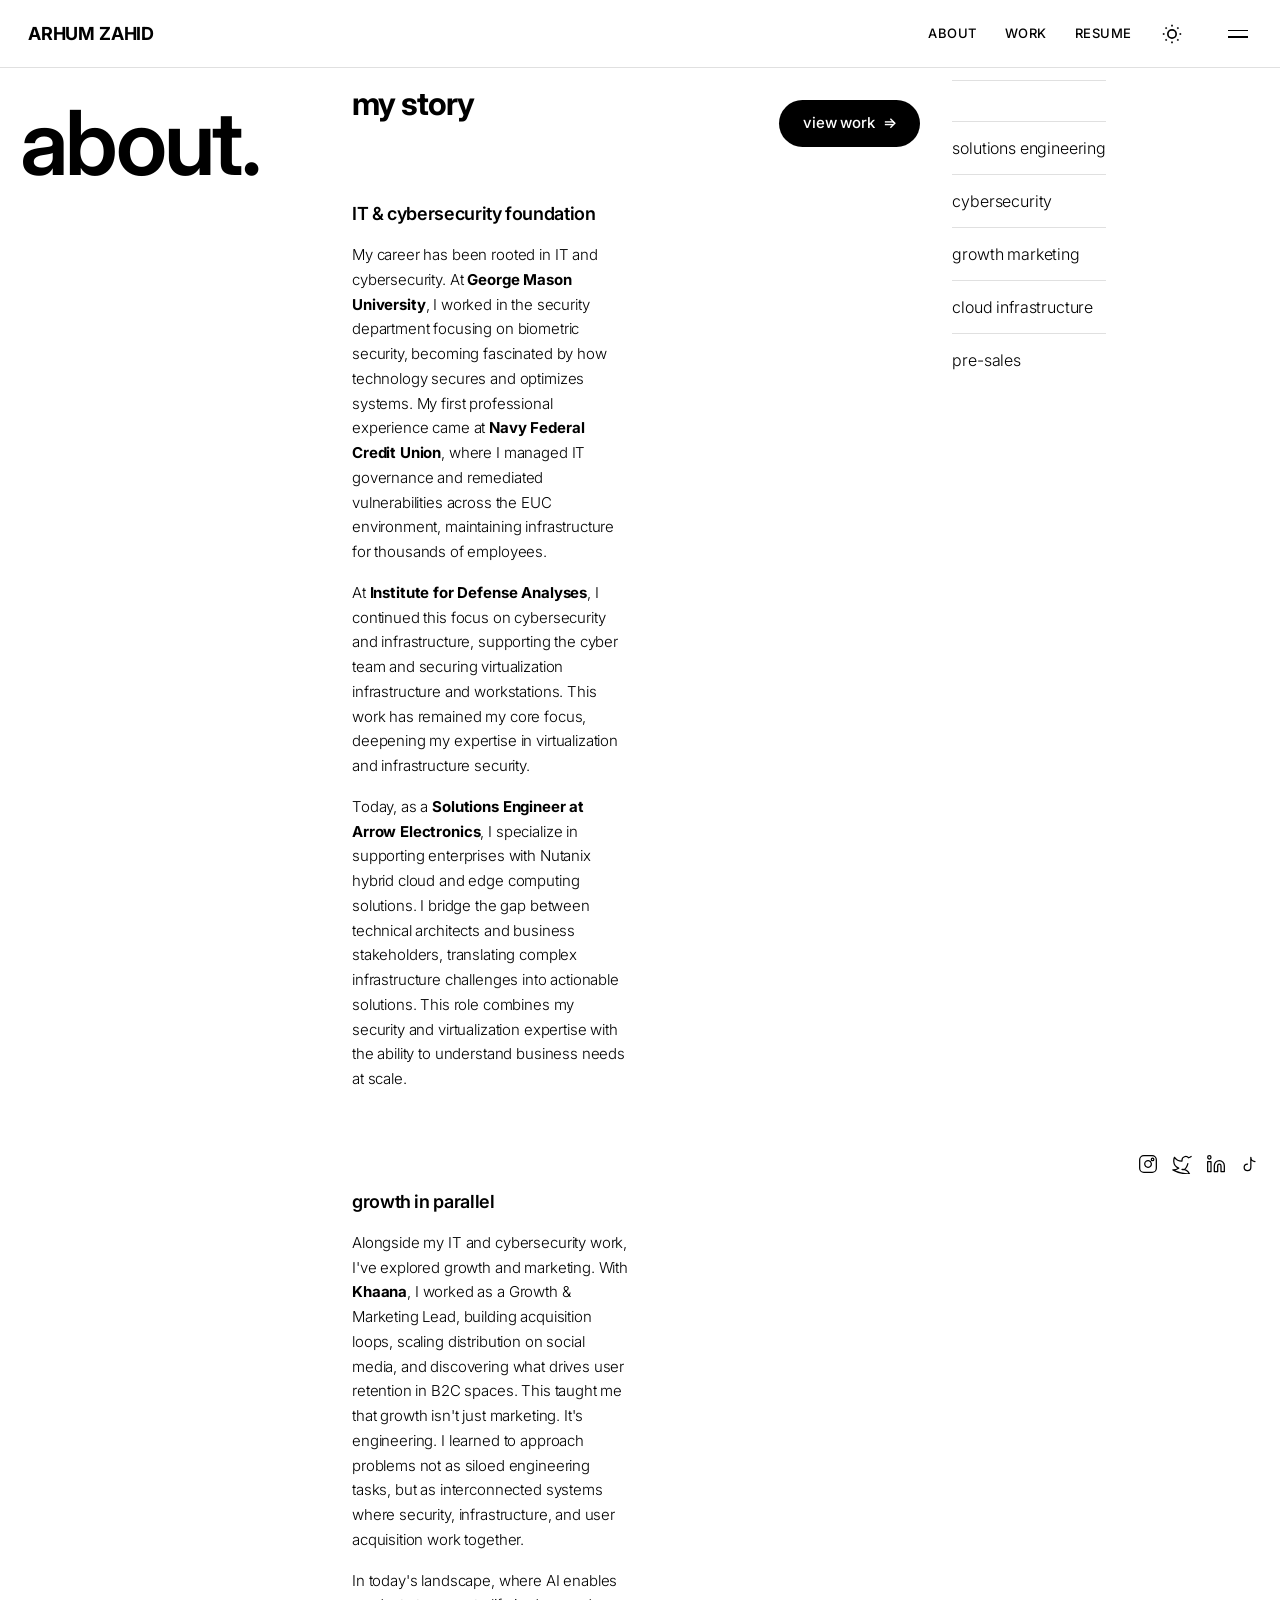
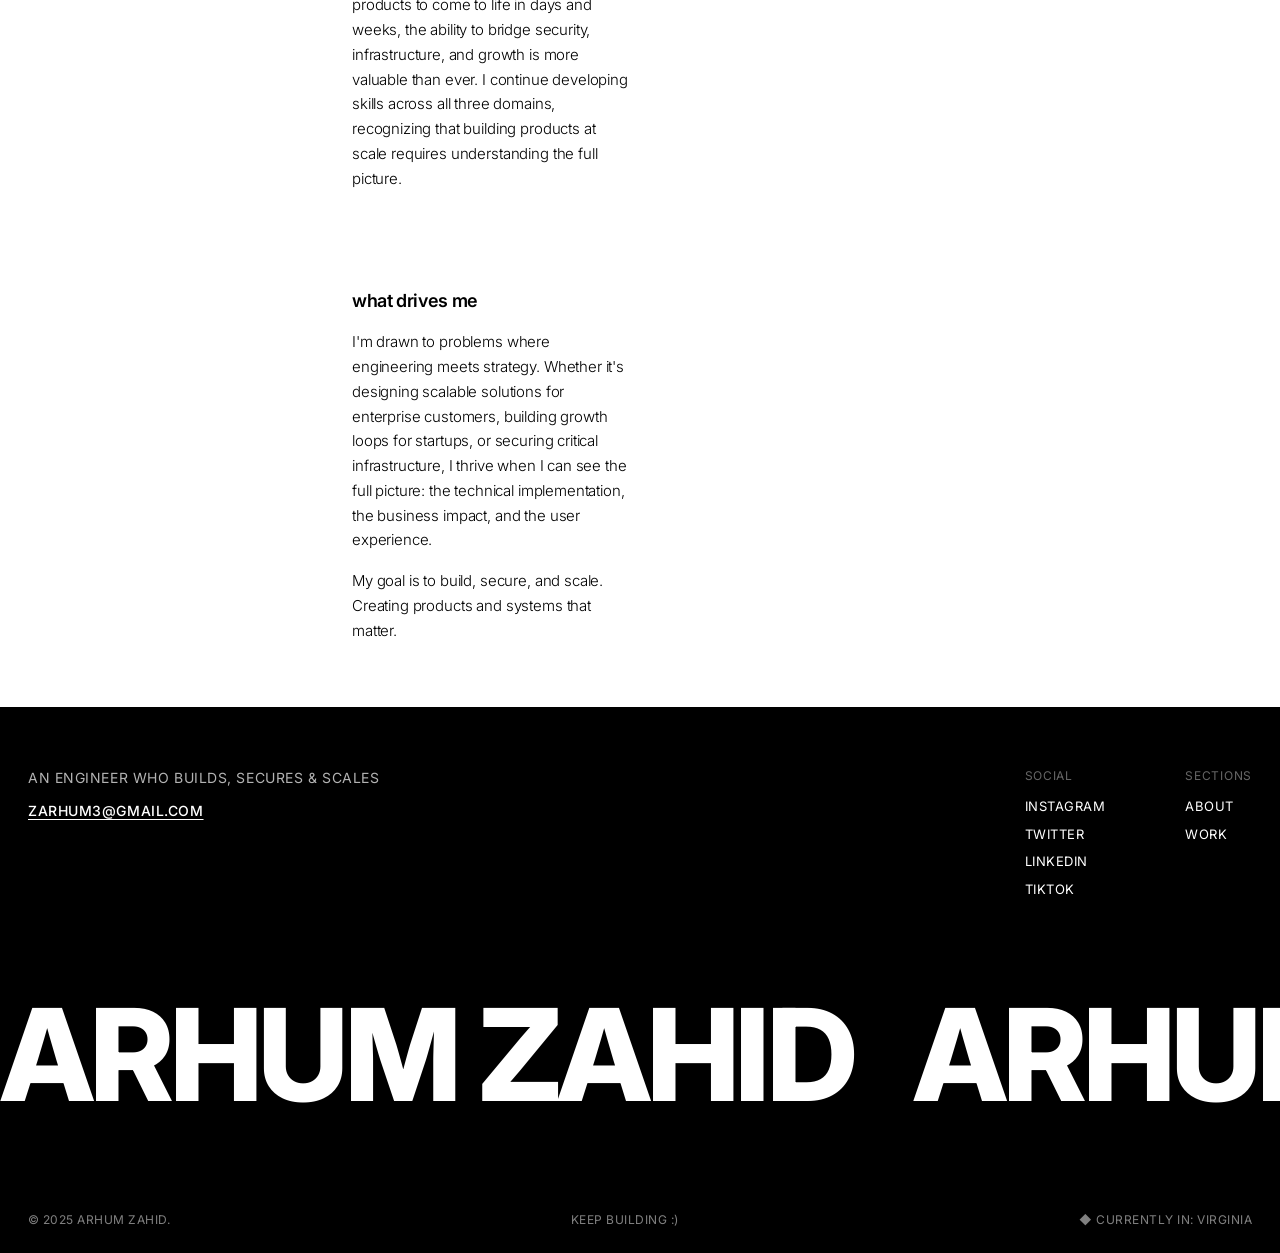
==== commit 34f7ff5f: "refactor: universal layout - move skills/socials to bottom across all pages - Moved skills lists fro" ====
--- a/about.html
+++ b/about.html
@@ -54,15 +54,6 @@
                     <h1>about.</h1>
                 </div>
             </div>
-
-            <!-- Skills categories -->
-            <div class="skills-list">
-                <span>solutions engineering</span>
-                <span>cybersecurity</span>
-                <span>growth marketing</span>
-                <span>cloud infrastructure</span>
-                <span>pre-sales</span>
-            </div>
         </div>
 
         <!-- CENTER COLUMN -->
@@ -107,14 +98,35 @@
         <!-- RIGHT COLUMN -->
         <div class="right-col">
             <div class="right-top">
-                <span class="status-badge">&#9670; building & scaling</span>
                 <a href="work.html" class="view-work">view work &nbsp;&#8658;</a>
-                <span class="location"><span aria-hidden="true">📍</span> based in Virginia</span>
             </div>
             <div class="right-bottom">
-                <button class="copy-email" data-email="zarhum3@gmail.com" aria-label="Copy email address">zarhum3@gmail.com<span class="copy-feedback" aria-hidden="true">copied!</span></button>
-                <span>&copy; 2025</span>
             </div>
+        </div>
+
+        <!-- SKILLS & SOCIALS — bottom of page -->
+        <div class="skills-list-bottom">
+            <span>solutions engineering</span>
+            <span>cybersecurity</span>
+            <span>growth marketing</span>
+            <span>cloud infrastructure</span>
+            <span>pre-sales</span>
+        </div>
+
+        <!-- Socials at bottom -->
+        <div class="socials-bottom">
+            <a href="https://www.instagram.com/atoz.mp4/" target="_blank" rel="noopener" aria-label="Instagram">
+                <svg width="20" height="20" viewBox="0 0 24 24" fill="none" stroke="currentColor" stroke-width="1.5" stroke-linecap="round" stroke-linejoin="round"><rect x="2" y="2" width="20" height="20" rx="5" ry="5"/><path d="M16 11.37A4 4 0 1 1 12.63 8 4 4 0 0 1 16 11.37z"/><circle cx="17.5" cy="6.5" r="1.5"/></svg>
+            </a>
+            <a href="https://x.com/arhum_zahid" target="_blank" rel="noopener" aria-label="Twitter">
+                <svg width="20" height="20" viewBox="0 0 24 24" fill="none" stroke="currentColor" stroke-width="1.5" stroke-linecap="round" stroke-linejoin="round"><path d="M23 3a10.9 10.9 0 0 1-3.14 1.53 4.48 4.48 0 0 0-7.86 3v1A10.66 10.66 0 0 1 3 4s-4 9 5 13a11.64 11.64 0 0 1-7 2s9 5 20 5a9.5 9.5 0 0 0-9-5.5c4.75 2.25 7-7 7-7"/></svg>
+            </a>
+            <a href="https://www.linkedin.com/in/arhum-zahid/" target="_blank" rel="noopener" aria-label="LinkedIn">
+                <svg width="20" height="20" viewBox="0 0 24 24" fill="none" stroke="currentColor" stroke-width="1.5" stroke-linecap="round" stroke-linejoin="round"><path d="M16 8a6 6 0 0 1 6 6v7h-4v-7a2 2 0 0 0-2-2 2 2 0 0 0-2 2v7h-4v-7a6 6 0 0 1 6-6z"/><rect x="2" y="9" width="4" height="12"/><circle cx="4" cy="4" r="2"/></svg>
+            </a>
+            <a href="https://www.tiktok.com/@atoz.mp4" target="_blank" rel="noopener" aria-label="TikTok">
+                <svg width="20" height="20" viewBox="0 0 24 24" fill="none" stroke="currentColor" stroke-width="1.5" stroke-linecap="round" stroke-linejoin="round"><path d="M9 12a4 4 0 1 0 4 4V4a5 5 0 0 0 5 5"/></svg>
+            </a>
         </div>
     </main>
 
--- a/styles.css
+++ b/styles.css
@@ -101,8 +101,49 @@
     width: 20px;
     height: 1.5px;
     background: var(--text-primary);
-    transition: background-color 0.3s ease;
-}
+    transition: background-color 0.3s ease, transform 0.25s ease;
+}
+
+body.menu-open .hamburger span:nth-child(1) {
+    transform: translateY(3.25px) rotate(45deg);
+}
+
+body.menu-open .hamburger span:nth-child(2) {
+    transform: translateY(-3.25px) rotate(-45deg);
+}
+
+/* Mobile dropdown menu (toggled by hamburger) */
+.mobile-menu {
+    position: absolute;
+    top: 100%;
+    left: 0;
+    right: 0;
+    display: flex;
+    flex-direction: column;
+    padding: 8px 28px 20px;
+    background: var(--nav-bg);
+    border-bottom: 1px solid var(--border-color);
+    opacity: 0;
+    visibility: hidden;
+    transform: translateY(-8px);
+    transition: opacity 0.25s ease, transform 0.25s ease, visibility 0.25s;
+}
+
+body.menu-open .mobile-menu {
+    opacity: 1;
+    visibility: visible;
+    transform: translateY(0);
+}
+
+.mobile-menu a {
+    font-size: 15px;
+    font-weight: 500;
+    letter-spacing: 0.04em;
+    padding: 12px 0;
+    border-bottom: 1px solid var(--border-color);
+}
+
+.mobile-menu a:last-child { border-bottom: none; }
 
 .theme-toggle {
     background: none;
@@ -182,6 +223,17 @@
     word-break: break-word;
 }
 
+.greeting {
+    display: inline-block;
+}
+
+.greeting .meaning {
+    font-size: 0.5em;
+    font-weight: 400;
+    opacity: 0.6;
+    margin-left: 0.15em;
+}
+
 /* Socials — vertical icons below intro */
 .socials {
     display: flex;
@@ -261,6 +313,46 @@
     padding: 14px 0;
     border-top: 1px solid var(--light-gray);
     letter-spacing: -0.01em;
+}
+
+.skills-list-bottom {
+    display: flex;
+    flex-direction: column;
+    gap: 0;
+    border-top: 1px solid var(--light-gray);
+    padding-top: 40px;
+    margin-top: 80px;
+    grid-column: 1 / -1;
+}
+
+.skills-list-bottom span {
+    font-size: 16px;
+    font-weight: 300;
+    color: var(--text-primary);
+    padding: 14px 0;
+    border-top: 1px solid var(--light-gray);
+    letter-spacing: -0.01em;
+}
+
+.socials-bottom {
+    display: flex;
+    gap: 14px;
+    margin-top: 20px;
+    grid-column: 1 / -1;
+}
+
+.socials-bottom a {
+    color: var(--text-primary);
+    transition: opacity 0.2s;
+    display: flex;
+    align-items: center;
+    width: fit-content;
+}
+
+.socials-bottom a:hover { opacity: 0.5; }
+
+.socials-bottom svg {
+    stroke: currentColor;
 }
 
 /* CENTER COLUMN */
@@ -1051,6 +1143,10 @@
     .work-grid { grid-template-columns: 1fr; }
     .work-card { padding: 24px; }
     .skills-list span { font-size: 14px; }
+    .marquee { margin: 40px -16px; overflow-x: hidden; }
+    .dark-footer { padding: 40px 16px 20px; }
+    .footer-top { flex-direction: column; gap: 40px; }
+    .footer-right { gap: 40px; }
 }
 
 /* ===========================
@@ -1335,6 +1431,34 @@
 }
 
 /* ===========================
+   ACHIEVEMENT LISTS (case studies)
+   =========================== */
+.achievement-list {
+    list-style: none;
+    display: flex;
+    flex-direction: column;
+    gap: 12px;
+    margin: 8px 0 16px;
+}
+
+.achievement-list li {
+    font-size: 15px;
+    font-weight: 300;
+    color: var(--text-primary);
+    line-height: 1.55;
+    letter-spacing: -0.01em;
+    padding-left: 20px;
+    position: relative;
+}
+
+.achievement-list li::before {
+    content: '\2192';
+    position: absolute;
+    left: 0;
+    color: var(--text-secondary);
+}
+
+/* ===========================
    VISUALS PLACEHOLDER (case studies)
    =========================== */
 .project-visual {
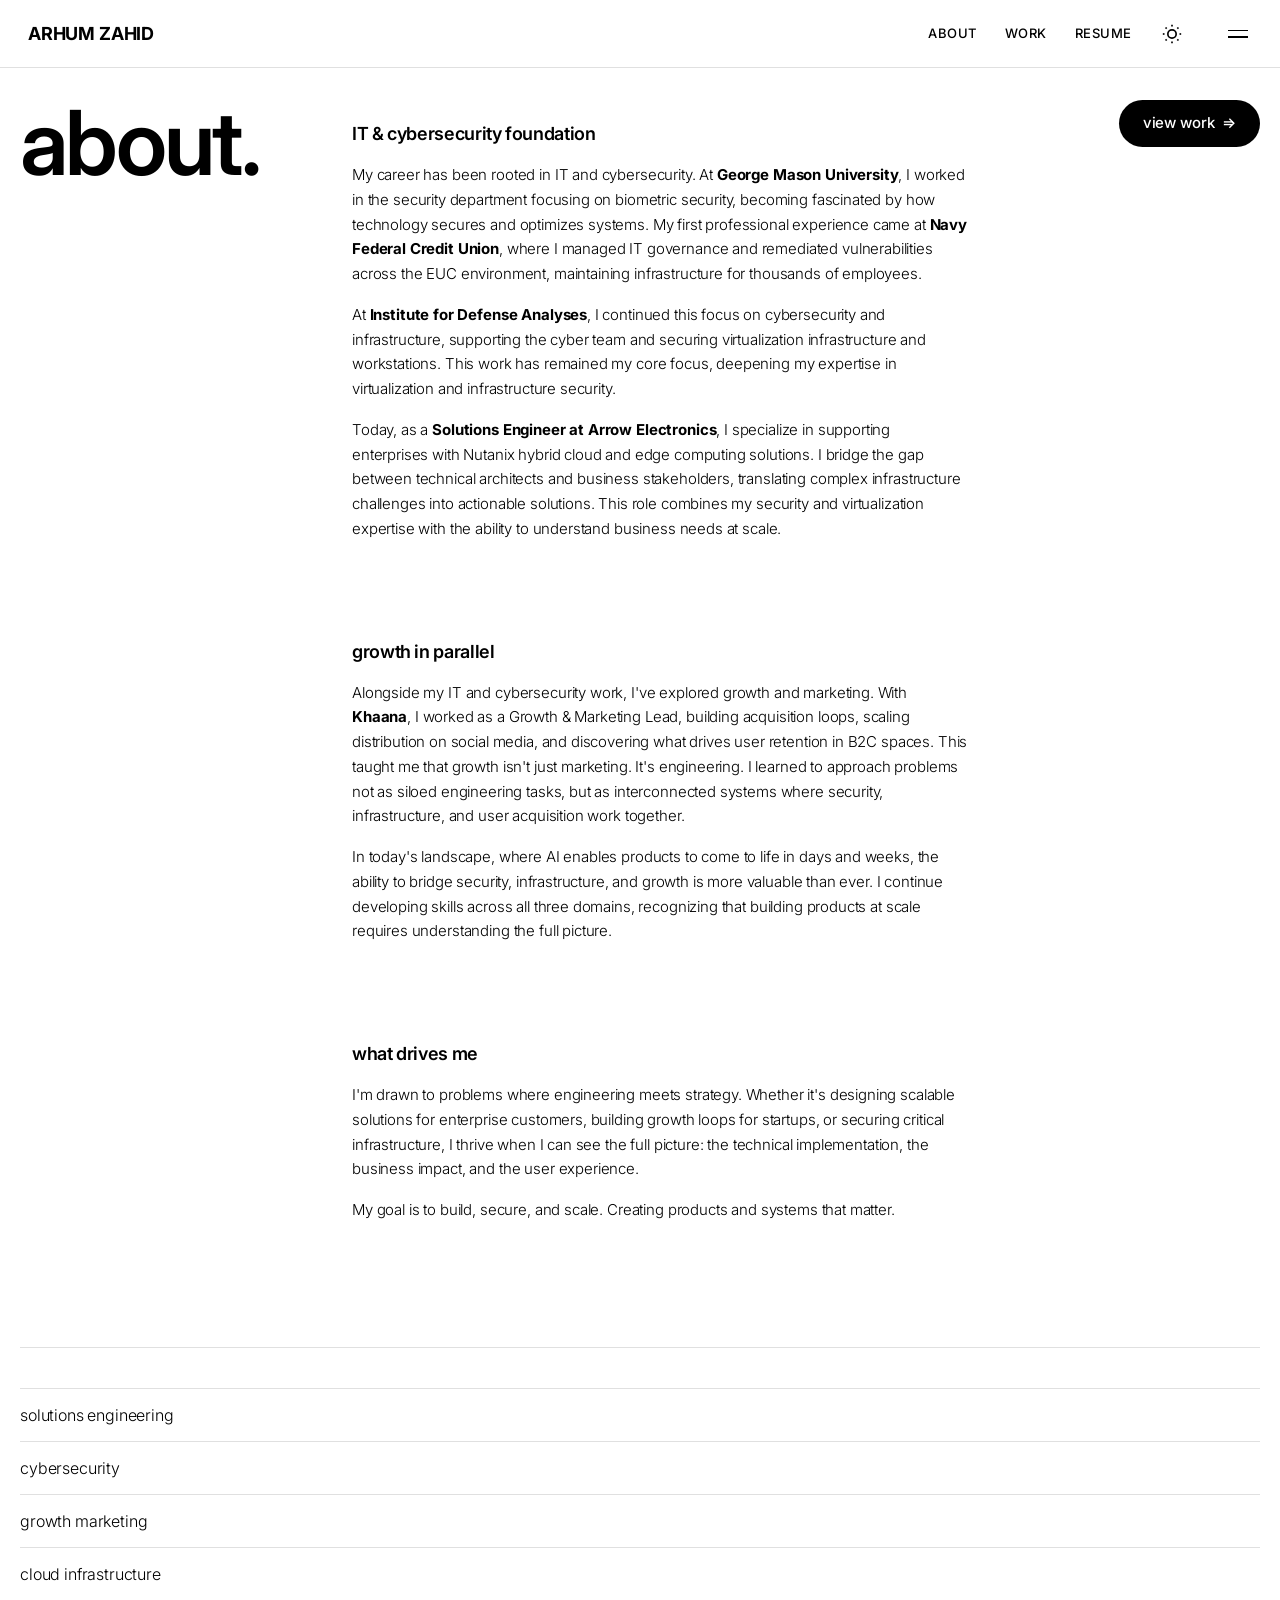
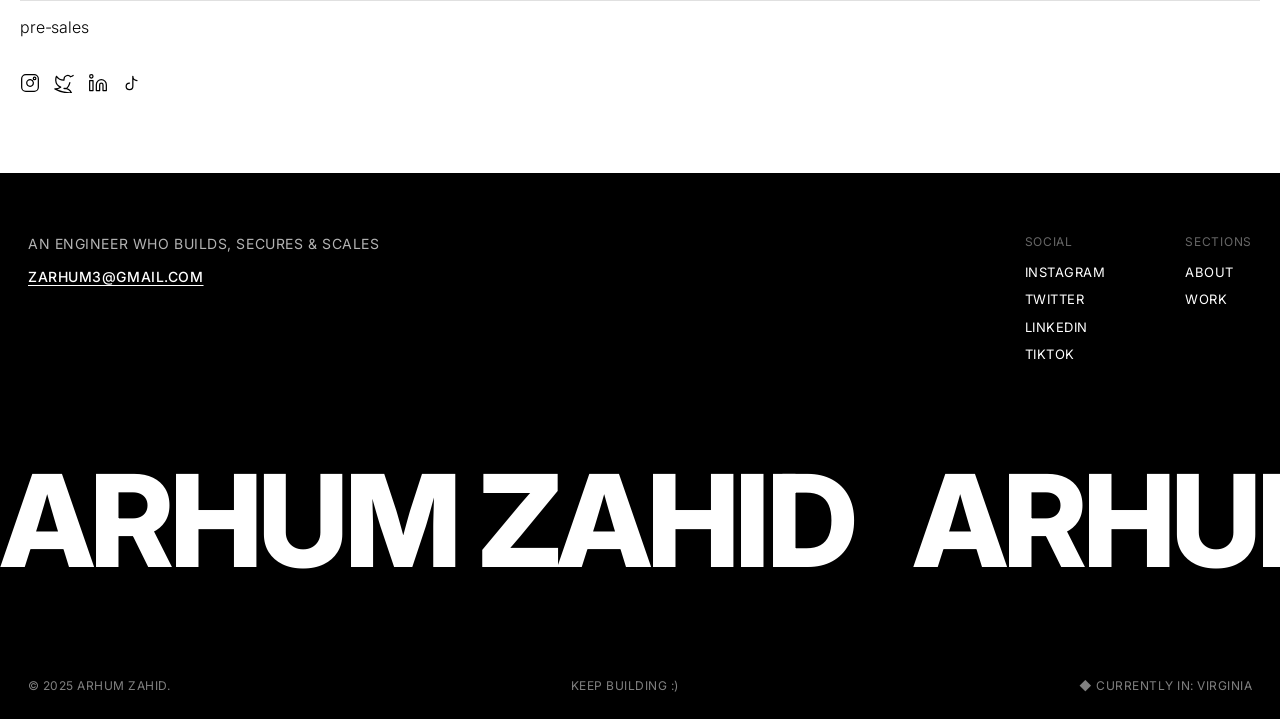
==== commit 7b135547: "fix: critical responsive bug - roles/content hidden on wide desktop screens Root cause: skills-list-" ====
--- a/about.html
+++ b/about.html
@@ -104,7 +104,10 @@
             </div>
         </div>
 
-        <!-- SKILLS & SOCIALS — bottom of page -->
+    </main>
+
+    <!-- SKILLS & SOCIALS — full-width, below main -->
+    <div class="page-footer-index">
         <div class="skills-list-bottom">
             <span>solutions engineering</span>
             <span>cybersecurity</span>
@@ -128,7 +131,7 @@
                 <svg width="20" height="20" viewBox="0 0 24 24" fill="none" stroke="currentColor" stroke-width="1.5" stroke-linecap="round" stroke-linejoin="round"><path d="M9 12a4 4 0 1 0 4 4V4a5 5 0 0 0 5 5"/></svg>
             </a>
         </div>
-    </main>
+    </div>
 
     <!-- DARK FOOTER -->
     <footer class="dark-footer">
--- a/styles.css
+++ b/styles.css
@@ -212,7 +212,7 @@
 }
 
 .intro {
-    margin-bottom: 80px;
+    margin-bottom: 40px;
 }
 
 .intro h1 {
@@ -220,14 +220,16 @@
     font-weight: 600;
     line-height: 0.95;
     letter-spacing: -0.03em;
-    word-break: break-word;
+    word-break: normal;
+    overflow-wrap: normal;
 }
 
 .greeting {
+    display: block;
+}
+
+.greeting .meaning {
     display: inline-block;
-}
-
-.greeting .meaning {
     font-size: 0.5em;
     font-weight: 400;
     opacity: 0.6;
@@ -315,14 +317,18 @@
     letter-spacing: -0.01em;
 }
 
+.page-footer-index {
+    max-width: 1600px;
+    margin: 0 auto;
+    padding: 60px var(--page-pad) 80px;
+}
+
 .skills-list-bottom {
     display: flex;
     flex-direction: column;
     gap: 0;
     border-top: 1px solid var(--light-gray);
     padding-top: 40px;
-    margin-top: 80px;
-    grid-column: 1 / -1;
 }
 
 .skills-list-bottom span {
@@ -338,7 +344,6 @@
     display: flex;
     gap: 14px;
     margin-top: 20px;
-    grid-column: 1 / -1;
 }
 
 .socials-bottom a {
@@ -360,7 +365,7 @@
     flex: 1;
     display: flex;
     flex-direction: column;
-    padding-top: 80px;
+    padding-top: 0;
 }
 
 .section-title {
